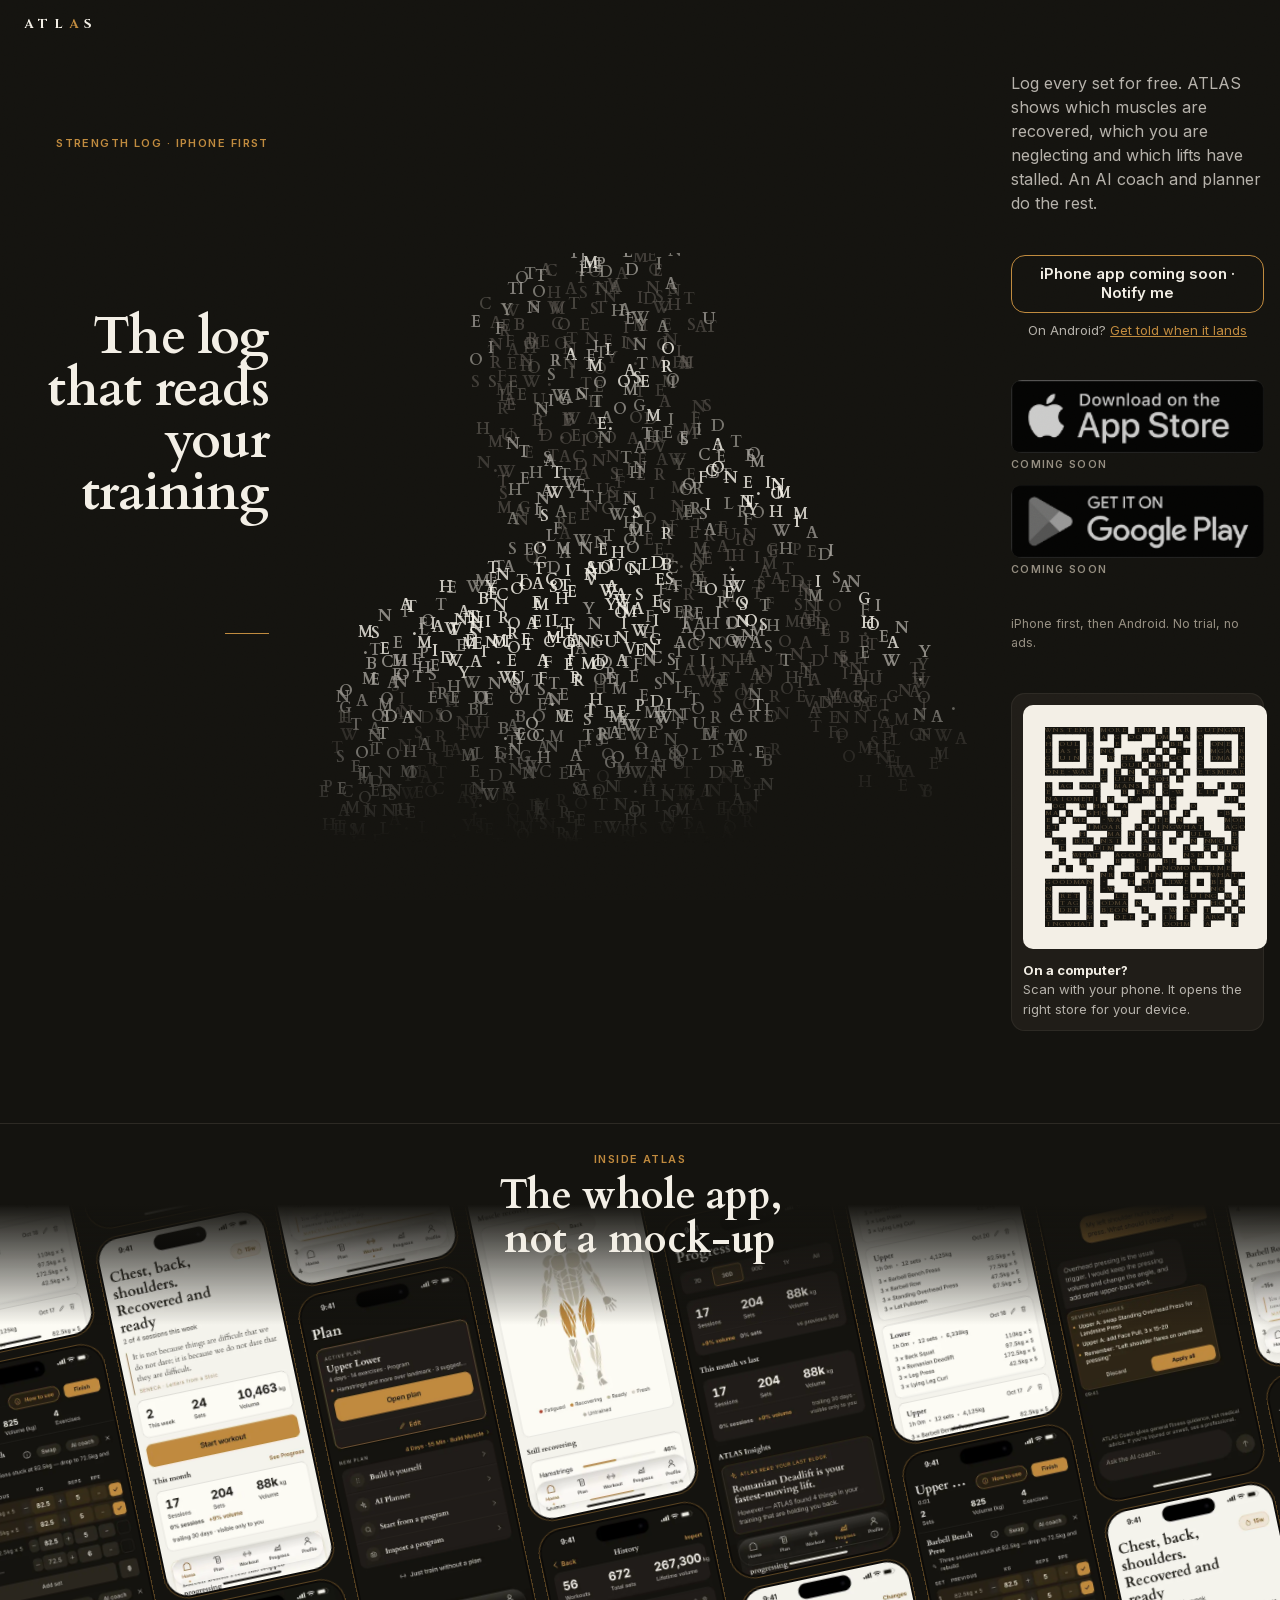
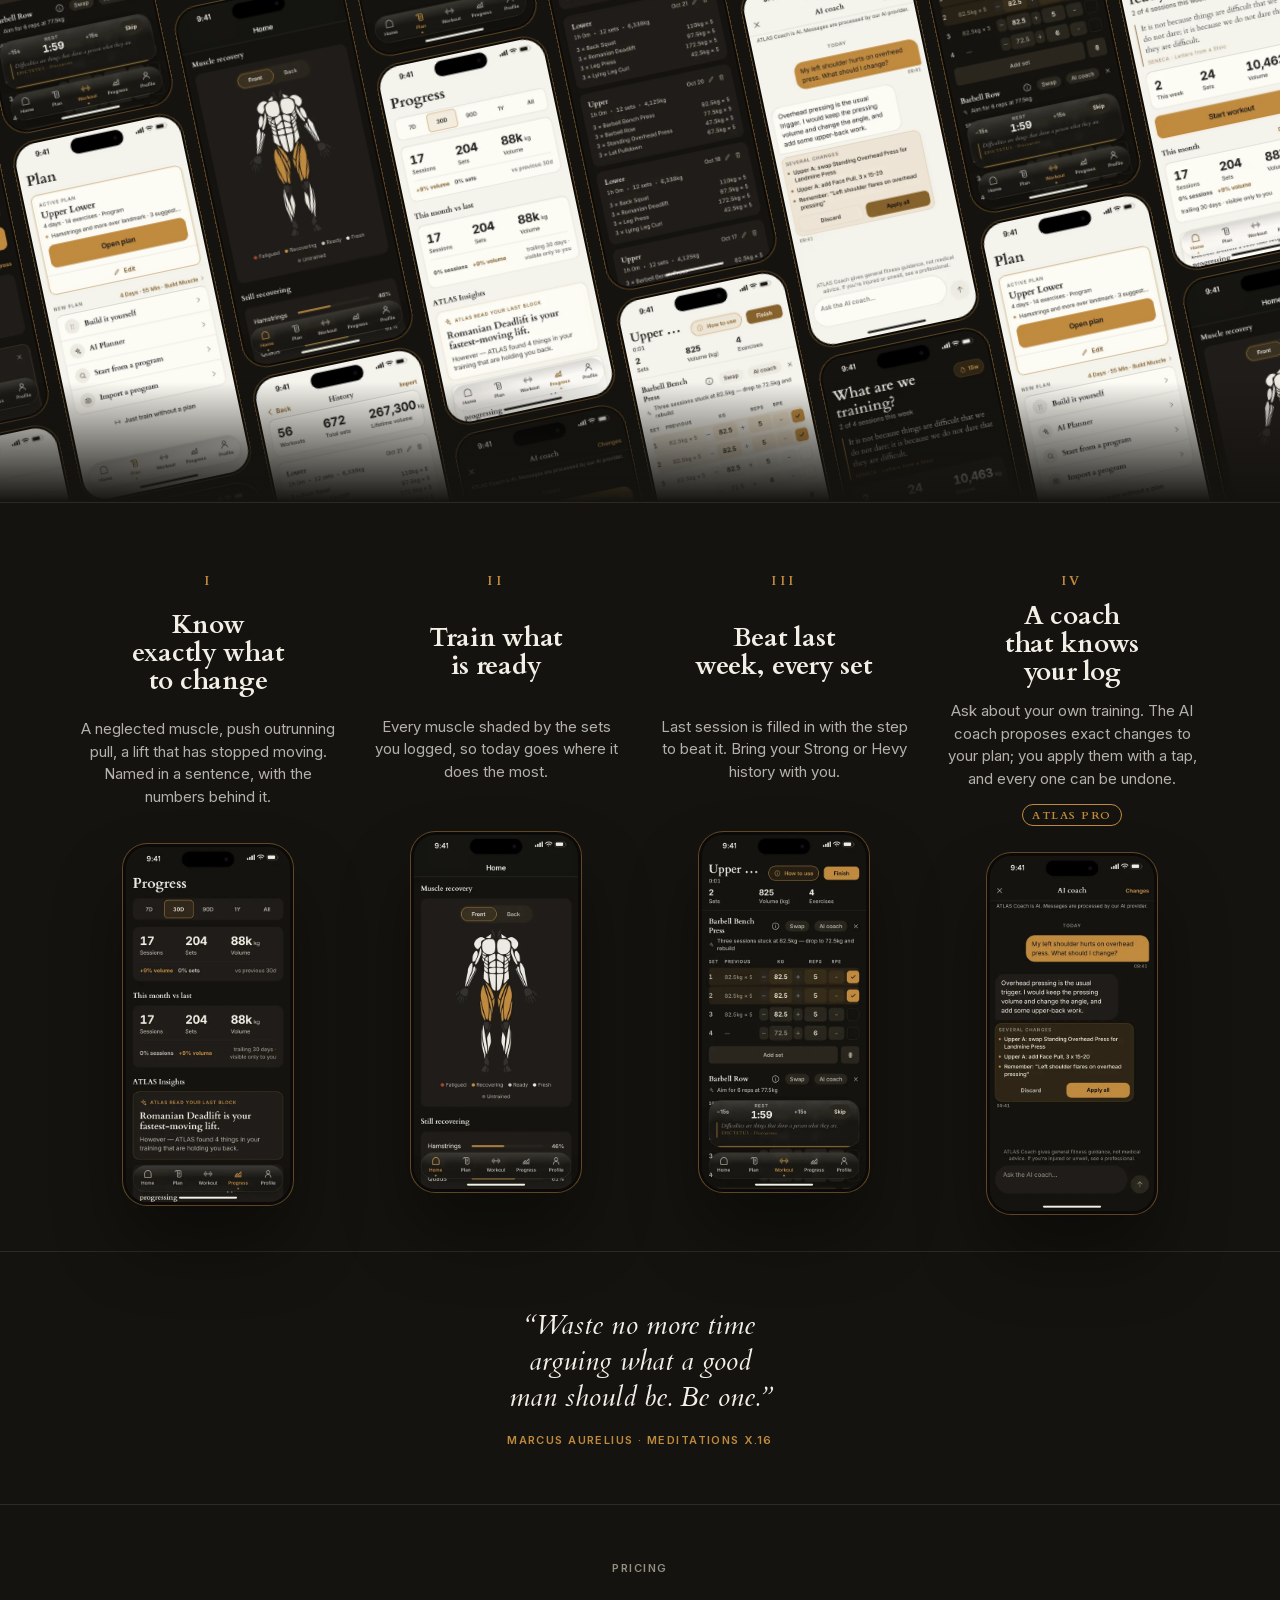
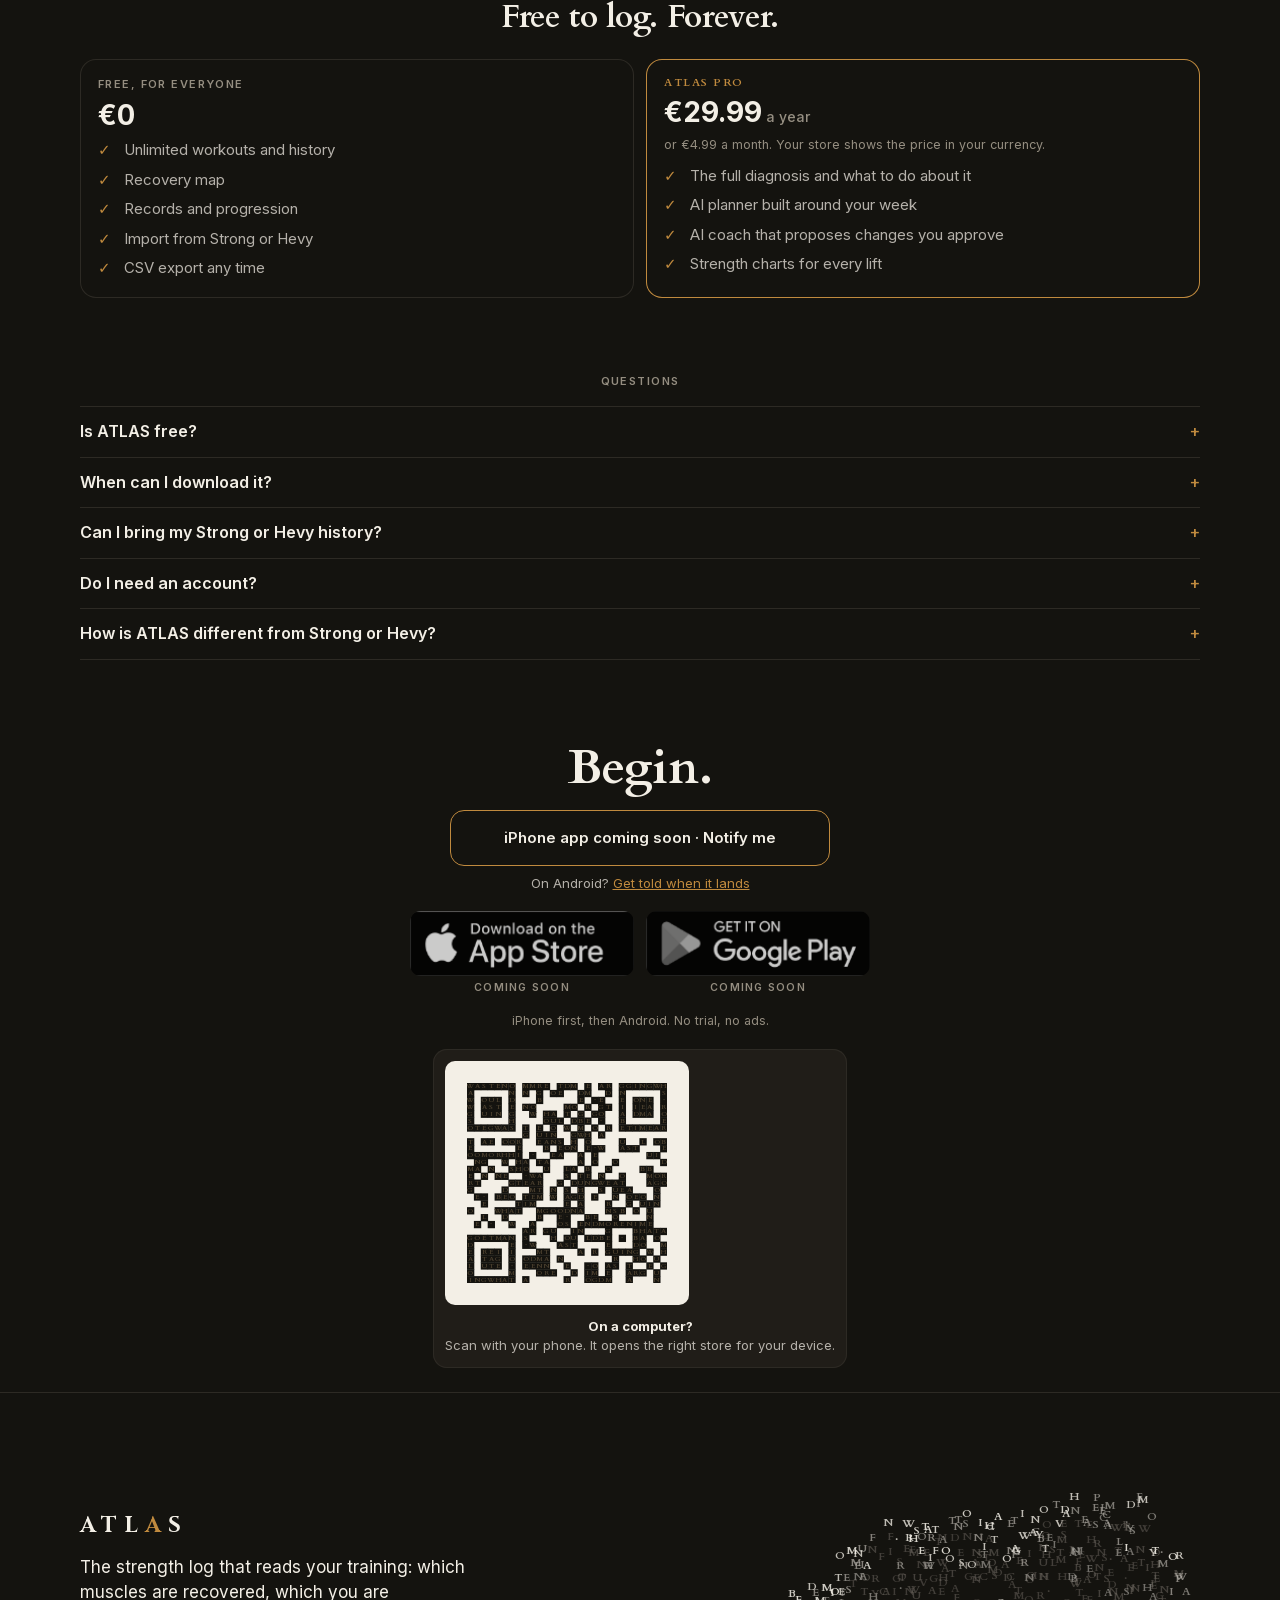
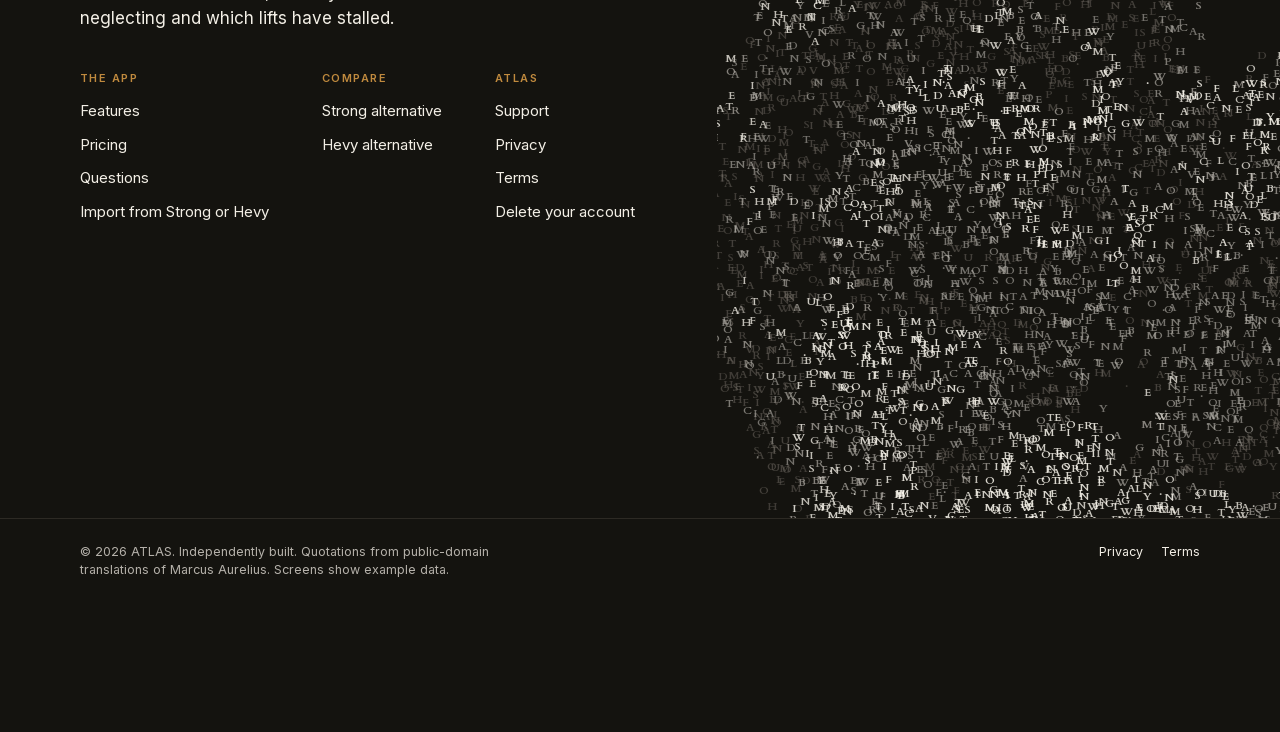
==== get/index.html @ 27ba9cdd "Redesigned site: ASCII David hero, phone wall, QR to /get, store switch, pricing, FAQ, Strong and He" ====
<!doctype html>
<html lang="en" data-t="obsidian">
<head>
<meta charset="utf-8">
<meta name="viewport" content="width=device-width,initial-scale=1,viewport-fit=cover">
<title>ATLAS</title>
<meta name="description" content="Opens ATLAS in your phone&#x27;s store.">
<meta name="theme-color" content="#14130F">
<meta name="color-scheme" content="dark">
<meta name="robots" content="noindex">
<link rel="icon" type="image/png" sizes="32x32" href="/favicon-32.png">
<link rel="apple-touch-icon" href="/apple-touch-icon.png">
<meta property="og:type" content="website">
<meta property="og:site_name" content="ATLAS">
<meta property="og:title" content="ATLAS">
<meta property="og:description" content="Opens ATLAS in your phone&#x27;s store.">
<meta property="og:url" content="https://atlasfitness.xyz/get/">
<meta property="og:image" content="https://atlasfitness.xyz/og.png">
<meta property="og:image:width" content="1200">
<meta property="og:image:height" content="630">
<meta name="twitter:card" content="summary_large_image">
<link rel="preload" href="/assets/fonts/Cardo-700-normal.woff2" as="font" type="font/woff2" crossorigin>
<link rel="preload" href="/assets/fonts/Inter-400-normal.woff2" as="font" type="font/woff2" crossorigin>
<link rel="stylesheet" href="/assets/site.css">
</head>
<body>
<main class="g" style="min-height:100vh;display:grid;place-content:center;gap:14px;text-align:center"><span class="wm" style="font-size:20px">ATL<b>A</b>S</span><p class="lede" style="margin-inline:auto" id="m">Opening the store&hellip;</p><p><a href="/" style="color:var(--goldtx)">atlasfitness.xyz</a></p></main>
<script src="/assets/stores.js"></script>
<script>(function(){var S=window.STORES||{},ua=navigator.userAgent||'',and=/Android/i.test(ua),ios=/iPhone|iPad|iPod/i.test(ua)||(/Macintosh/i.test(ua)&&navigator.maxTouchPoints>1);
function L(k){return S[k]&&S[k].live&&S[k].url}
var to=ios&&L('ios')?S.ios.url:and&&L('android')?S.android.url:ios?'/?notify=ios':and?'/?notify=android':L('ios')&&!and?S.ios.url:'/';
location.replace(to)})();</script>
</body>
</html>
---- assets/site.css ----
@font-face{font-family:'Cardo';font-style:italic;font-weight:400;font-display:swap;src:url(/assets/fonts/Cardo-400-italic.woff2) format('woff2')}
@font-face{font-family:'Cardo';font-style:normal;font-weight:400;font-display:swap;src:url(/assets/fonts/Cardo-400-normal.woff2) format('woff2')}
@font-face{font-family:'Cardo';font-style:normal;font-weight:700;font-display:swap;src:url(/assets/fonts/Cardo-700-normal.woff2) format('woff2')}
@font-face{font-family:'Cinzel';font-style:normal;font-weight:700;font-display:swap;src:url(/assets/fonts/Cinzel-700-normal.woff2) format('woff2')}
@font-face{font-family:'Inter';font-style:normal;font-weight:400;font-display:swap;src:url(/assets/fonts/Inter-400-normal.woff2) format('woff2')}
@font-face{font-family:'Inter';font-style:normal;font-weight:500;font-display:swap;src:url(/assets/fonts/Inter-500-normal.woff2) format('woff2')}
@font-face{font-family:'Inter';font-style:normal;font-weight:600;font-display:swap;src:url(/assets/fonts/Inter-600-normal.woff2) format('woff2')}
@font-face{font-family:'Inter';font-style:normal;font-weight:700;font-display:swap;src:url(/assets/fonts/Inter-700-normal.woff2) format('woff2')}

:root{--gold:#C08A3E;--on:#14130F;--serif:'Cardo',Georgia,serif;--sans:'Inter',system-ui,-apple-system,'Segoe UI',sans-serif;--mark:'Cinzel','Trajan Pro',Georgia,serif;--mono:ui-monospace,'SF Mono',Menlo,Consolas,monospace}
html[data-t=obsidian]{--bg:#14130F;--card:#201D18;--card2:#29261F;--line:#2D2A24;--ink:#F3EFE6;--ink2:#B5B1AA;--ink3:#958E81;--goldtx:#C08A3E;--alert:#CB7864;--glass:rgba(20,19,15,.86);--fresh:#EDEAE3;color-scheme:dark}
html[data-t=marble]{--bg:#F4F2EC;--card:#FCFAF5;--card2:#EDEAE2;--line:#DCD7CC;--ink:#1E1C19;--ink2:#48443E;--ink3:#6E6962;--goldtx:#87612C;--alert:#B3452A;--glass:rgba(244,242,236,.88);--fresh:#D8D0BC;color-scheme:light}
*{box-sizing:border-box}
html{-webkit-text-size-adjust:100%;scroll-behavior:smooth}
body{margin:0;background:var(--bg);color:var(--ink);font:400 15px/1.5 var(--sans);-webkit-font-smoothing:antialiased;overflow-x:hidden}
h1,h2,h3{font-family:var(--serif);font-weight:700;margin:0;text-wrap:balance;letter-spacing:-.01em}
p{margin:0}
a{color:inherit}
.g{padding-inline:max(16px,env(safe-area-inset-left,0px)) max(16px,env(safe-area-inset-right,0px))}
.in{max-width:1120px;margin:0 auto}
.wm{font:700 15px/1 var(--mark);letter-spacing:.32em}
.wm b{color:var(--gold);font-weight:700}
.k{font:600 11px/1.3 var(--sans);letter-spacing:.13em;text-transform:uppercase;color:var(--ink3)}
.k.gold{color:var(--goldtx)}
.lede{font-size:17px;line-height:1.5;color:var(--ink2);max-width:40ch}
.num{font-variant-numeric:tabular-nums}
.badge{font:700 11px/1 var(--serif);letter-spacing:.14em;text-transform:uppercase;color:var(--goldtx)}
canvas.ascii{display:block;width:100%}
/* phone frame */
.ph{position:relative;aspect-ratio:390/844;border-radius:13%/6%;overflow:hidden;background:#14130F;box-shadow:0 0 0 3px #0B0A08,0 0 0 4px #5a5247;flex:none}
.ph img{display:block;width:100%;height:100%;object-fit:cover}
/* store buttons */
.stores{display:grid;grid-template-columns:1fr 1fr;gap:10px;max-width:420px}
.sb{display:flex;flex-direction:column;justify-content:center;gap:2px;min-height:58px;padding:9px 14px;border-radius:14px;text-decoration:none;text-align:left;border:1.5px solid var(--gold);background:transparent;color:var(--ink);font:inherit;cursor:pointer}
.sb small{font:600 10px/1.2 var(--sans);letter-spacing:.08em;white-space:nowrap;text-transform:uppercase;color:var(--goldtx)}
.sb span{font:600 15px/1.25 var(--sans)}
.sb.live{background:var(--gold);color:var(--on)}
.sb.live small{color:rgba(20,19,15,.72)}
.sb:active{transform:scale(.98)}
.fine{font-size:12.5px;color:var(--ink3)}
.smart{display:grid;gap:8px;max-width:420px}
.smart .sb{min-height:56px;align-items:center;text-align:center}
.smart .alt{font-size:13px;color:var(--ink2);text-align:center}
.smart .alt a{color:var(--goldtx)}
/* sticky dock */
.dock{position:fixed;left:0;right:0;bottom:0;z-index:20;padding:10px max(14px,env(safe-area-inset-right,0px)) calc(10px + env(safe-area-inset-bottom,0px)) max(14px,env(safe-area-inset-left,0px));background:var(--glass);-webkit-backdrop-filter:blur(14px);backdrop-filter:blur(14px);border-top:1px solid var(--line);transform:translateY(110%);transition:transform .26s cubic-bezier(.2,.8,.2,1)}
.dock.on{transform:none}
.dock .stores{margin:0 auto;max-width:520px}
.dock .sb{min-height:50px}
/* notify sheet */
.scrim{position:fixed;inset:0;z-index:40;background:rgba(0,0,0,.5);opacity:0;pointer-events:none;transition:opacity .2s}
.sheet{position:fixed;left:0;right:0;bottom:0;z-index:41;background:var(--card);border-radius:22px 22px 0 0;padding:10px max(18px,env(safe-area-inset-right,0px)) calc(22px + env(safe-area-inset-bottom,0px)) max(18px,env(safe-area-inset-left,0px));transform:translateY(105%);transition:transform .3s cubic-bezier(.2,.8,.2,1);display:grid;gap:12px;max-width:560px;margin:0 auto}
.sheet{visibility:hidden;transition:transform .3s cubic-bezier(.2,.8,.2,1),visibility 0s .3s}
.open .scrim{opacity:1;pointer-events:auto}.open .sheet{transform:none;visibility:visible;transition:transform .3s cubic-bezier(.2,.8,.2,1)}
.grab{width:36px;height:5px;border-radius:3px;background:var(--line);justify-self:center}
.sheet h3{font-size:22px}
.sheet input[type=email]{font:500 17px var(--sans);color:var(--ink);background:var(--card2);border:1px solid var(--line);border-radius:12px;padding:14px;width:100%}
.chips{display:flex;gap:8px;flex-wrap:wrap}
.chip{font:600 13px var(--sans);padding:8px 14px;border-radius:999px;border:1.5px solid var(--line);background:none;color:var(--ink2);cursor:pointer}
.chip[aria-pressed=true]{border-color:var(--gold);color:var(--ink)}
.go{font:600 17px var(--sans);min-height:54px;border-radius:14px;border:0;background:var(--gold);color:var(--on);cursor:pointer}
.sheet .done{color:var(--goldtx);font-weight:600}
/* faq + pricing */
.faq details{border-top:1px solid var(--line);padding:14px 0}
.faq details:last-child{border-bottom:1px solid var(--line)}
.faq summary{font:600 16px/1.35 var(--sans);cursor:pointer;list-style:none;display:flex;justify-content:space-between;gap:12px}
.faq summary::-webkit-details-marker{display:none}
.faq summary::after{content:'+';color:var(--goldtx);font-weight:500}
.faq details[open] summary::after{content:'−'}
.faq p{color:var(--ink2);margin-top:8px;max-width:62ch}
.tiers{display:grid;gap:12px}
.tier{border-radius:16px;padding:18px;background:var(--card);box-shadow:inset 0 0 0 1px var(--line);display:grid;gap:10px;align-content:start}
.tier.pro{box-shadow:inset 0 0 0 1.5px var(--gold)}
.tier ul{margin:0;padding:0;list-style:none;display:grid;gap:7px;color:var(--ink2)}
.tier li{display:grid;grid-template-columns:18px 1fr;gap:8px}
.tier li::before{content:'✓';color:var(--goldtx);font-weight:700}
.tier .price{font:700 28px/1 var(--sans);font-variant-numeric:tabular-nums}
.tier .price small{font-size:14px;font-weight:500;color:var(--ink3)}
footer{border-top:1px solid var(--line);padding-block:26px 120px;font-size:13px;color:var(--ink3)}
footer .row{display:flex;flex-wrap:wrap;gap:8px 18px;align-items:center;justify-content:space-between}
footer nav{display:flex;gap:16px;flex-wrap:wrap}
footer a{text-decoration:none;color:var(--ink2)}
.qr{display:none;align-items:center;gap:14px;padding:12px;border-radius:14px;background:var(--card);box-shadow:inset 0 0 0 1px var(--line);max-width:330px}
.qr svg{width:84px;height:84px;background:#F3EFE6;padding:6px;border-radius:8px;flex:none}
.qr canvas{display:block;width:116px;background:#F3EFE6;padding:16px;border-radius:10px;flex:none;box-sizing:content-box}
.qr p{font-size:13px;color:var(--ink2)}
@media (min-width:900px){.qr{display:flex}.dock{display:none}}
@media (prefers-reduced-motion:reduce){*{transition:none!important;animation:none!important;scroll-behavior:auto!important}}

body::after{content:'';position:fixed;inset:0;pointer-events:none;z-index:50;opacity:.05;mix-blend-mode:overlay;
  background:url("data:image/svg+xml,%3Csvg xmlns='http://www.w3.org/2000/svg' width='160' height='160'%3E%3Cfilter id='n'%3E%3CfeTurbulence type='fractalNoise' baseFrequency='.9' numOctaves='2' stitchTiles='stitch'/%3E%3C/filter%3E%3Crect width='100%25' height='100%25' filter='url(%23n)'/%3E%3C/svg%3E")}
.hero{position:relative;padding-top:calc(18px + env(safe-area-inset-top,0px));padding-bottom:36px}
.top{display:flex;justify-content:center}
.top .wm{font-size:13px;letter-spacing:.46em;margin-right:-.46em}
.statue{display:block;width:min(calc(100% + 24px),480px);margin:24px auto 0;position:relative;left:50%;transform:translateX(-50%);-webkit-mask-image:linear-gradient(#000 70%,transparent 99%);mask-image:linear-gradient(#000 70%,transparent 99%)}
.copy{position:relative;margin-top:-24px;display:grid;gap:16px;justify-items:center;text-align:center}
.rule{width:44px;height:1px;background:var(--gold)}
.copy h1{font-size:42px;line-height:1.02;letter-spacing:-.015em;max-width:11ch}
.copy .lede{font-size:16px;text-align:center;max-width:34ch}
.copy .smart{width:100%;max-width:380px}
.smart .sb{min-height:56px;border-radius:14px}
.band{position:relative;overflow:hidden;height:min(118vh,980px);margin-top:24px;border-block:1px solid var(--line)}
.band .hd{position:absolute;z-index:2;left:0;right:0;top:0;padding:28px 16px 64px;text-align:center;display:grid;gap:8px;justify-items:center;background:linear-gradient(var(--bg) 40%,transparent)}
.band .hd h2{font-size:30px;line-height:1.08;max-width:15ch}
.band::after{content:'';position:absolute;left:0;right:0;bottom:0;height:120px;background:linear-gradient(transparent,var(--bg));z-index:1;pointer-events:none}
.tiles{position:absolute;left:50%;top:50%;display:grid;grid-template-columns:repeat(11,132px);gap:14px;transform:translate(-50%,-50%) rotate(-12deg)}
.tiles .col{display:grid;gap:14px;will-change:transform}
.tiles .ph{box-shadow:0 0 0 2px #0B0A08,0 0 0 3px rgba(192,138,62,.4)}
.read{display:grid;gap:72px;padding-block:72px 40px}
.rd{display:grid;gap:14px;justify-items:center;text-align:center}
.rd .nm{font:700 13px/1 var(--serif);letter-spacing:.3em;color:var(--goldtx)}
.rd h2{font-size:32px;line-height:1.08;max-width:14ch}
.rd p{color:var(--ink2);max-width:36ch}
.rd .pro{font:700 11px/1 var(--serif);letter-spacing:.14em;color:var(--goldtx);border:1px solid var(--gold);border-radius:999px;padding:5px 9px 4px}
.rd .ph{width:min(64%,250px);margin-top:16px;box-shadow:0 0 0 3px #0B0A08,0 0 0 4px rgba(192,138,62,.45),0 40px 70px rgba(0,0,0,.4)}
.qt{padding-block:56px;display:grid;gap:18px;justify-items:center;text-align:center;border-block:1px solid var(--line)}
.qt q{font:italic 400 28px/1.28 var(--serif);max-width:19ch;quotes:'\201C' '\201D'}
.sec{padding-block:56px 20px;display:grid;gap:18px}
.sec>h2{font-size:32px;text-align:center}
.sec>.k{text-align:center}
.tier{background:transparent;box-shadow:inset 0 0 0 1px var(--line)}
.tier.pro{box-shadow:inset 0 0 0 1px var(--gold)}
.end{padding-block:64px 24px;display:grid;gap:18px;justify-items:center;text-align:center}
.end h2{font-size:48px;line-height:1}
.end .smart{width:100%;max-width:380px}
.pill{position:fixed;left:50%;bottom:calc(14px + env(safe-area-inset-bottom,0px));transform:translate(-50%,150%);z-index:20;width:min(calc(100% - 28px),420px);transition:transform .32s cubic-bezier(.2,.8,.2,1)}
.pill.on{transform:translate(-50%,0)}
.pill .smart{background:var(--glass);-webkit-backdrop-filter:blur(16px);backdrop-filter:blur(16px);border-radius:20px;padding:8px;box-shadow:inset 0 0 0 1px var(--line),0 18px 40px rgba(0,0,0,.35)}
.pill .smart .alt{font-size:12px;padding-bottom:2px}
@media (prefers-reduced-motion:reduce){.pill{transition:none}}
@media (min-width:900px){
  .hero .in{display:grid;grid-template-columns:1fr 1fr;align-items:center;gap:40px;min-height:640px}
  .statue{order:2;width:min(100%,540px);margin:24px auto 0;left:0;transform:none}
  .copy{margin:0;justify-items:start;text-align:left}
  .copy .lede{text-align:left}
  .copy h1{font-size:68px}
  .tiles{grid-template-columns:repeat(11,168px);gap:18px}
  .band .hd h2{font-size:40px}
  .read{grid-template-columns:repeat(4,1fr);gap:32px}
  .rd h2{font-size:26px}
  .tiers{grid-template-columns:1fr 1fr}
  .pill{display:none}
}
/* inscribed: the name cut under the statue like a plinth, letter numerals and rules between sections */
.plinth{width:min(100%,520px);margin:-6px auto 0}
.ins .copy{margin-top:20px}
.rl{width:min(100%,560px);margin:0 auto}
.rd .nmx{width:76px}
.rd .nmx.w2{width:104px}.rd .nmx.w3{width:132px}
.endw{width:min(88%,420px)}
.sr{position:absolute;width:1px;height:1px;overflow:hidden;clip:rect(0 0 0 0)}
/* curtain: the statue stays pinned while the page rises over it */
.cur{position:relative}
.stage{position:sticky;top:0;height:100svh;overflow:hidden;padding-top:calc(18px + env(safe-area-inset-top,0px))}
.stage .statue{margin-top:20px}
.over{position:relative;z-index:3;margin-top:-52svh;padding-top:84px;background:linear-gradient(transparent,var(--bg) 84px)}
.over .copy{margin-top:0}
/* exhibits: the museum label under the statue; features drawn in characters */
.label{display:grid;gap:3px;justify-items:center;margin-top:6px;text-align:center}
.label b{font:700 12px/1.2 var(--serif);letter-spacing:.22em;text-transform:uppercase;color:var(--ink2)}
.label span{font-size:11.5px;color:var(--ink3)}
.ex .copy{margin-top:22px}
.exh{width:100%;max-width:440px;margin-top:10px}
.exh.body{max-width:300px}
pre.log{font:500 12.5px/1.75 var(--mono);color:var(--ink2);text-align:left;margin:12px 0 0;padding:16px 16px 14px;width:100%;max-width:400px;box-sizing:border-box;border-radius:14px;box-shadow:inset 0 0 0 1px var(--line);white-space:pre;overflow:hidden;font-variant-numeric:tabular-nums}
pre.log b{color:var(--ink);font-weight:600}pre.log i{font-style:normal;color:var(--goldtx)}pre.log u{text-decoration:none;color:var(--ink3)}
@media (min-width:900px){
  .cur{display:grid;grid-template-columns:1fr 1fr;gap:0 40px;max-width:1240px;margin:0 auto}
  .stage{height:100vh;display:grid;align-content:center;padding:0 0 0 24px}
  .stage .top{position:absolute;top:24px;left:24px}
  .stage .statue{width:min(100%,600px);margin:0 auto;left:0;transform:none}
  .over{margin-top:0;padding:18vh 24px 8vh 0;background:none}
  .over .copy{justify-items:start;text-align:left}.over .copy .lede{text-align:left}.over .copy h1{font-size:60px}
  .over .read{grid-template-columns:1fr;gap:96px;padding-top:120px}
  .over .rd{justify-items:start;text-align:left}
  .ins .read,.ex .read{grid-template-columns:repeat(2,1fr);gap:64px 40px}
  .ins .read .rl{grid-column:1/-1}
}
.badges{display:flex;gap:12px;justify-content:center;width:100%;max-width:460px}
.bd{display:block;line-height:0;flex:1 1 0;min-width:0}.bd img{width:100%;height:auto;display:block;border-radius:11px}
.bd.soon{cursor:default;position:relative}.bd.soon img{filter:grayscale(1);opacity:.78}
.bd.soon em{display:block;margin-top:7px;font:600 10.5px/1 var(--sans);letter-spacing:.12em;text-transform:uppercase;font-style:normal;color:var(--ink3);text-align:center}
.bd:not(.soon) img{box-shadow:0 0 0 1.5px var(--gold)}
.copy h1 .ha,.copy h1 .hb{display:inline}
/* desktop first screen: the whole viewport, David large in the middle, the words arranged around him */
@media (min-width:900px){
  .hero[class*=dh-]{min-height:100vh;display:flex;flex-direction:column;padding-bottom:28px}
  .hero[class*=dh-] .top{justify-content:flex-start;padding-left:8px}
  .hero[class*=dh-] .in{max-width:none;width:100%;flex:1;display:grid;column-gap:clamp(24px,3vw,56px);align-items:center;min-height:0}
  .hero[class*=dh-] .statue{grid-area:s;margin:0 auto;left:0;transform:none;align-self:center;order:0}
  .hero[class*=dh-] .copy{display:contents}
  .hero[class*=dh-] .copy>*{max-width:100%;min-width:0}
  .hero[class*=dh-] .k{grid-area:k}.hero[class*=dh-] h1{grid-area:h}.hero[class*=dh-] .rule{grid-area:r}.hero[class*=dh-] .lede{grid-area:l;margin:0}
  .hero[class*=dh-] .smart{grid-area:sm;width:100%;max-width:340px}
  .hero[class*=dh-] .badges{width:100%;max-width:340px;flex-direction:column;gap:14px}
  .hero[class*=dh-] .bd{flex:none;width:min(100%,270px)}
  .hero[class*=dh-] .bd.soon em{text-align:left}.hero[class*=dh-] .badges{grid-area:bd}.hero[class*=dh-] .fine{grid-area:fi;margin:0}.hero[class*=dh-] .qr{grid-area:qr}
  .hero[class*=dh-] .badges,.hero[class*=dh-] .lede{justify-content:flex-start;text-align:left}
  /* centre: headline left of him, everything to act on right of him */
  .dh-center .in{grid-template-columns:minmax(0,1fr) auto minmax(0,1fr);grid-template-rows:1fr auto auto auto auto auto 1fr;
    grid-template-areas:". s ." "k s l" "h s sm" "h s bd" "r s fi" ". s qr" ". s ."}
  .dh-center .statue{width:min(110vh,52vw)}
  .dh-center .k,.dh-center h1,.dh-center .rule{justify-self:end;text-align:right}
  .dh-center h1{font-size:clamp(40px,4vw,60px);max-width:7ch}
  .dh-center .lede,.dh-center .smart,.dh-center .badges,.dh-center .fine,.dh-center .qr{justify-self:start}
  /* stack: the headline across the top, David under it, the action below his chest */
  .dh-stack .in{grid-template-columns:1fr;grid-template-areas:"k" "h" "s" "l" "sm" "bd" "fi" "qr";justify-items:center;text-align:center;row-gap:14px}
  .dh-stack .copy>*{max-width:none}
  .dh-stack h1{font-size:clamp(44px,4.6vw,72px);max-width:none;white-space:nowrap}
  .dh-stack .statue{width:min(74vh,52vw);margin-top:0}
  .dh-stack .lede{max-width:52ch;text-align:center;position:relative}
  .dh-stack .badges{justify-content:center}
  /* split: the headline broken across him at eye level */
  .dh-split .in{grid-template-columns:minmax(0,1fr) auto minmax(0,1fr);grid-template-rows:1fr auto auto auto auto auto 1fr;
    grid-template-areas:". s ." "k s ." "ha s hb" "r s ." "l s sm" "fi s bd" ". s qr"}
  .dh-split h1{display:contents}
  .dh-split .ha{grid-area:ha;justify-self:end;text-align:right}.dh-split .hb{grid-area:hb;justify-self:start}
  .dh-split .ha,.dh-split .hb{display:block;font:700 clamp(40px,4.2vw,64px)/1.02 var(--serif);letter-spacing:-.015em;max-width:6ch}
  .dh-split .k,.dh-split .rule,.dh-split .lede,.dh-split .fine{justify-self:end;text-align:right}
  .dh-split .smart,.dh-split .badges,.dh-split .qr{justify-self:start}
  .dh-split .statue{width:min(110vh,52vw)}
  /* corners: David fills the height; the headline holds the top left, the action the bottom right */
  .dh-corners .in{grid-template-columns:minmax(0,1fr) auto minmax(0,1fr);grid-template-rows:auto auto auto 1fr auto auto auto;
    grid-template-areas:"k s qr" "h s qr" "r s ." ". s ." "l s sm" "l s bd" "l s fi";align-items:start}
  .dh-corners .statue{width:min(100vh,50vw);align-self:end}
  .dh-corners h1{font-size:clamp(40px,4vw,60px);max-width:7ch}
  .dh-corners .qr,.dh-corners .smart,.dh-corners .badges,.dh-corners .fine{justify-self:end}
  .dh-corners .lede{align-self:end}
}
/* footer: the figure sits on the divider, links beside it (desktop) or above it (phone) */
.fx{position:relative;overflow:hidden;background:var(--fbg);color:var(--fink);--fbg:var(--bg);--fink:var(--ink);--fart:#EDEAE3;--fline:var(--line);--fmut:var(--ink2);--fk:var(--goldtx)}
.fx[data-fc=gold]{--fart:#C08A3E}
.fx[data-fc=goldground]{--fbg:#C08A3E;--fink:#14130F;--fart:#14130F;--fline:rgba(20,19,15,.28);--fmut:rgba(20,19,15,.74);--fk:#14130F}
.fx[data-fc=marble]{--fbg:#F4F2EC;--fink:#1E1C19;--fart:#1E1C19;--fline:#DCD7CC;--fmut:#48443E;--fk:#87612C}
.fx-top{position:relative;display:flex;flex-direction:column;border-bottom:1px solid var(--fline)}
.fx-l{position:relative;z-index:2;padding-top:56px;padding-bottom:32px;display:grid;gap:18px;max-width:560px}
.fx-l .wm{font-size:22px;color:var(--fink)}.fx-l .wm b{color:var(--fk)}
.fx-l>p{font:400 17px/1.5 var(--sans);color:var(--fink);max-width:36ch;margin:0}
.fx-cols{display:grid;grid-template-columns:1fr 1fr;gap:26px 20px;margin-top:10px}
.fx-cols div{display:grid;gap:11px;align-content:start}
.fx-cols .k{color:var(--fk);margin-bottom:4px}
.fx-cols a{color:var(--fink);text-decoration:none;font-size:15px}
.fx-art{position:relative;height:420px;overflow:hidden}
.fx-art canvas{display:block;position:absolute;top:0;right:-14%;width:128%;color:var(--fart)}
.fx-bot{display:flex;flex-wrap:wrap;gap:10px 22px;justify-content:space-between;padding-top:20px;padding-bottom:110px;font-size:12.5px;color:var(--fmut)}
.fx-bot nav{display:flex;gap:18px}.fx-bot a{color:var(--fink);text-decoration:none}
.fx-bot p{margin:0;max-width:60ch}
@media (min-width:900px){
  .fx-top{display:block;min-height:700px}
  .fx-l{padding:96px 0 80px max(40px,calc((100vw - 1120px)/2));max-width:640px}
  .fx-cols{grid-template-columns:repeat(3,auto);gap:20px 48px;margin-top:22px}
  .fx-art{position:absolute;top:40px;bottom:0;right:0;width:min(44%,580px);height:auto}
  .fx-art canvas{right:-4%;width:104%}
  .fx-bot{padding:24px max(40px,calc((100vw - 1120px)/2)) 32px}
}
/* real-site additions */
.hp{position:absolute;left:-9999px;width:1px;height:1px;opacity:0}
.sheet .err{color:var(--alert);font-size:13px;min-height:0}
.sheet .err:empty{display:none}
.go:disabled{opacity:.6}
.skip{position:absolute;left:-9999px;top:8px;z-index:100;padding:10px 14px;background:var(--ink);color:var(--bg);border-radius:8px;font:600 14px var(--sans);text-decoration:none}
.skip:focus{left:8px}
a:focus-visible,button:focus-visible,summary:focus-visible,input:focus-visible{outline:2px solid var(--gold);outline-offset:3px;border-radius:4px}
.sub-top{padding-top:calc(18px + env(safe-area-inset-top,0px))}
.sub-bar{display:flex;justify-content:space-between;align-items:center}
.sub-bar .wm{font-size:13px;text-decoration:none;color:var(--ink)}
.sub-bar a.back{font:600 13px var(--sans);color:var(--ink2);text-decoration:none}
.doc{padding-block:40px 24px;display:grid;gap:16px;justify-items:start}
.doc h1{font-size:clamp(34px,6vw,58px);line-height:1.04;letter-spacing:-.015em;max-width:17ch}
.doc h2{font-size:clamp(22px,3vw,28px);margin-top:26px}
.doc p,.doc li{font:400 17px/1.6 var(--sans);color:var(--ink2);max-width:62ch}
.doc li b,.doc p b{color:var(--ink);font-weight:600}
.doc ul,.doc ol{margin:0;padding-left:22px;display:grid;gap:9px}
.doc a{color:var(--goldtx)}
.doc .lede{font-size:19px;max-width:46ch}
.doc .faq{width:100%;max-width:720px;margin-top:6px}
.doc .note{border-left:2px solid var(--gold);padding:2px 0 2px 16px}
.cta{padding-block:56px 72px;display:grid;gap:18px;justify-items:center;text-align:center}
.cta h2{font-size:clamp(30px,5vw,46px)}
.cta .smart{width:100%;max-width:380px}
/* a bigger code: about 7px per module so a phone camera reads it from a monitor */
@media (min-width:900px){.qr{flex-direction:column;align-items:flex-start;gap:12px;max-width:none}.qr canvas{width:200px;padding:22px}}
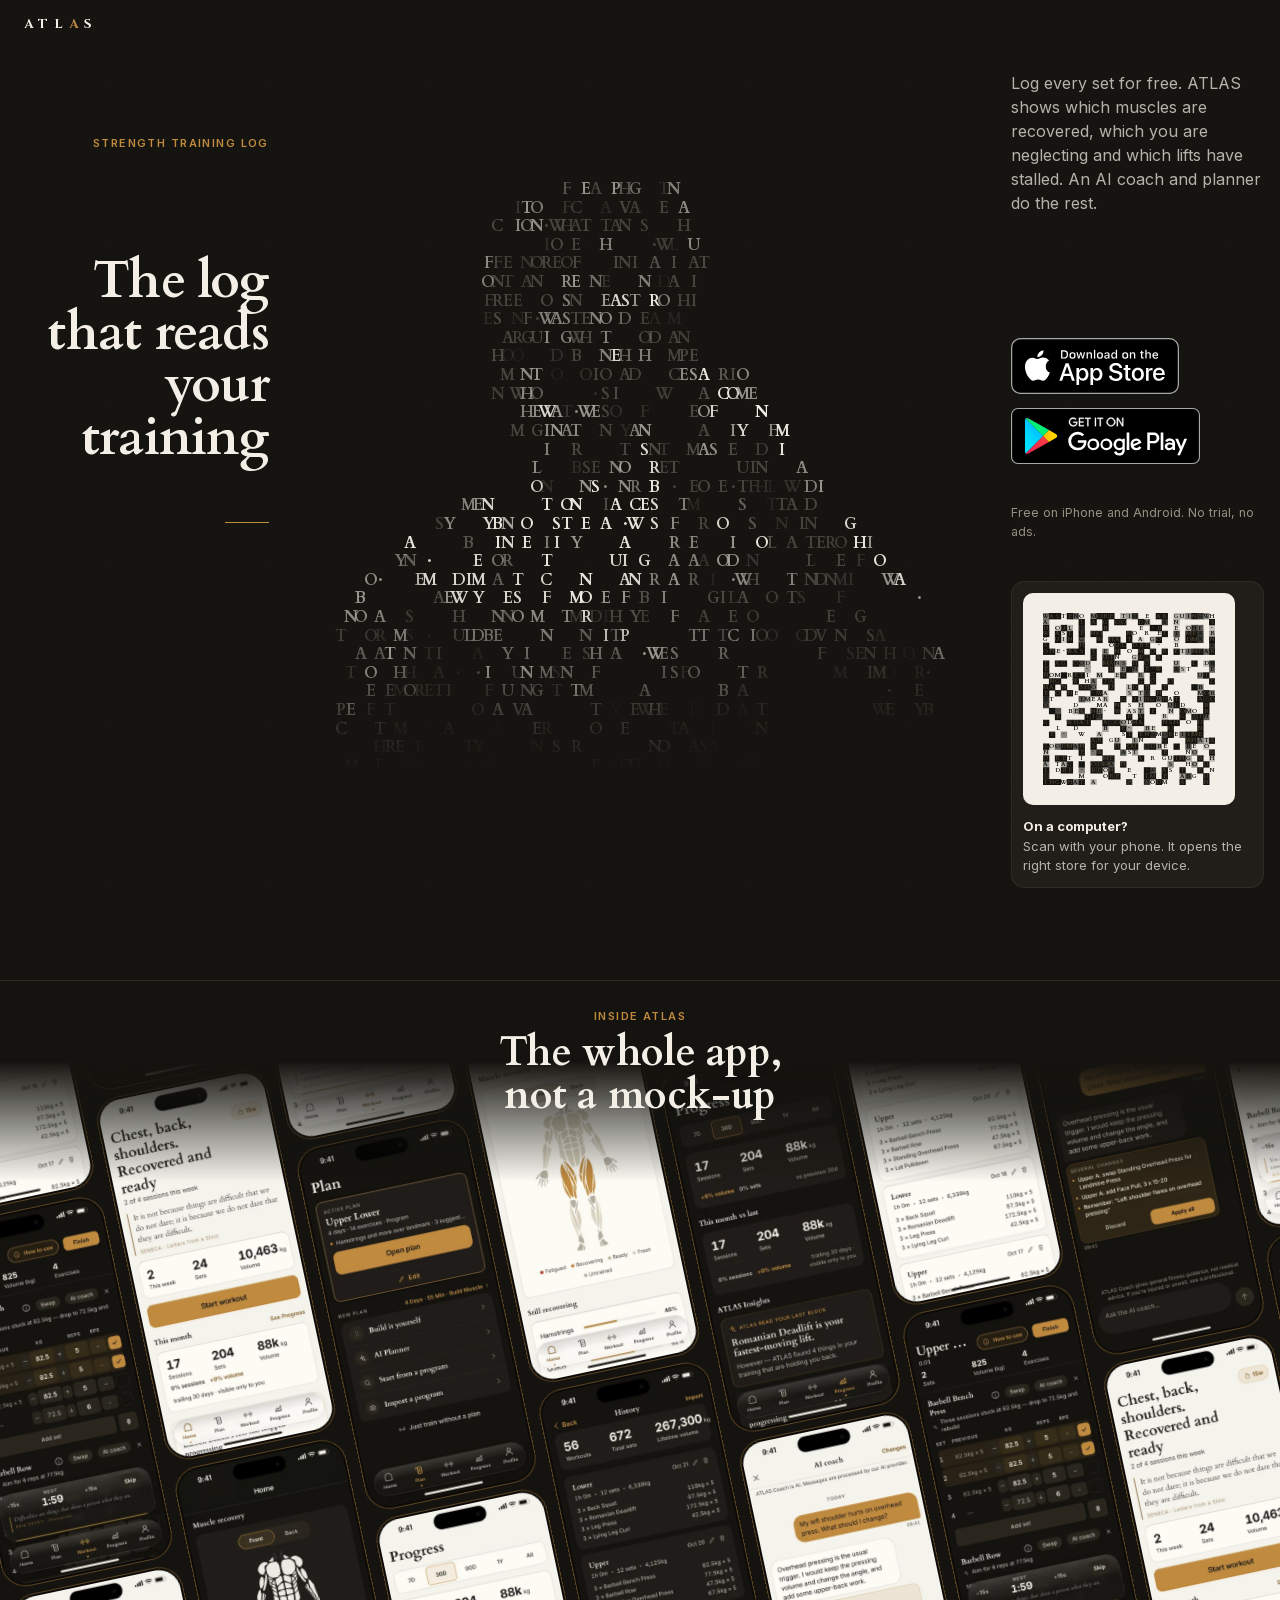
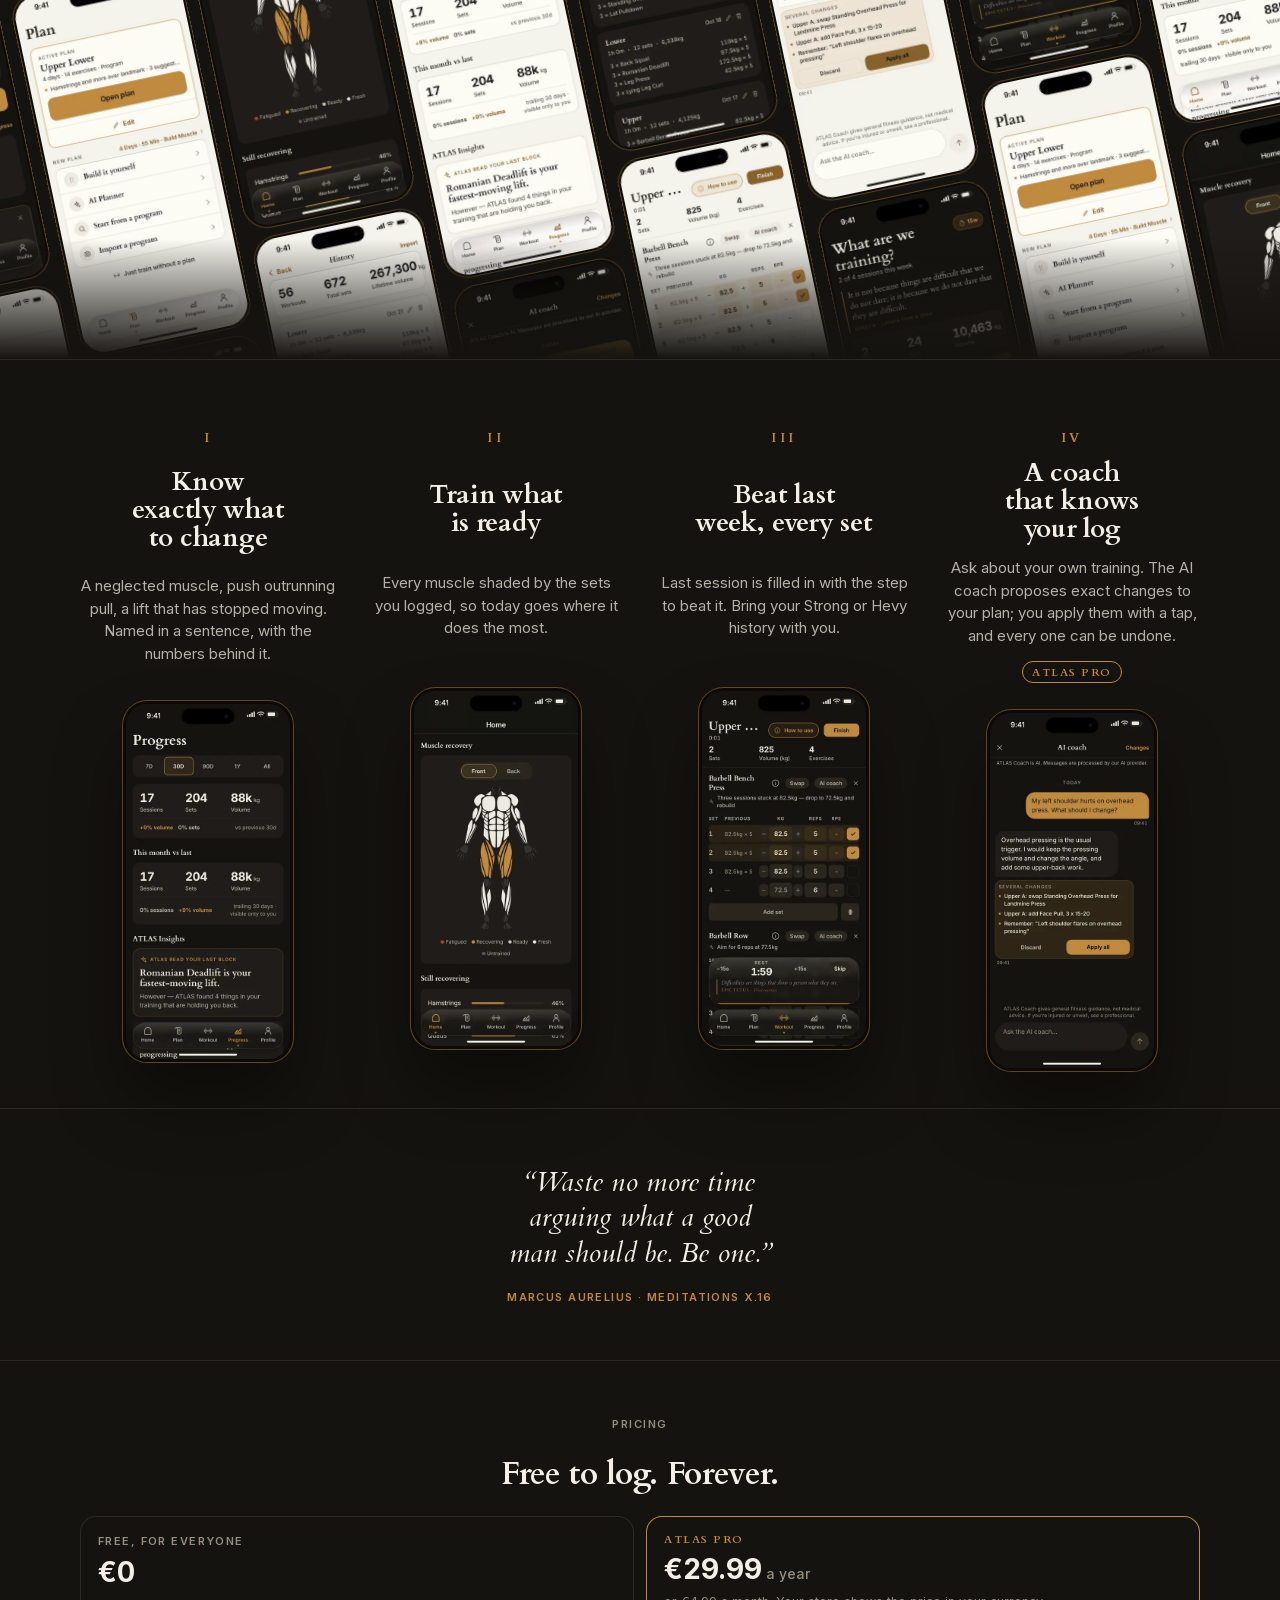
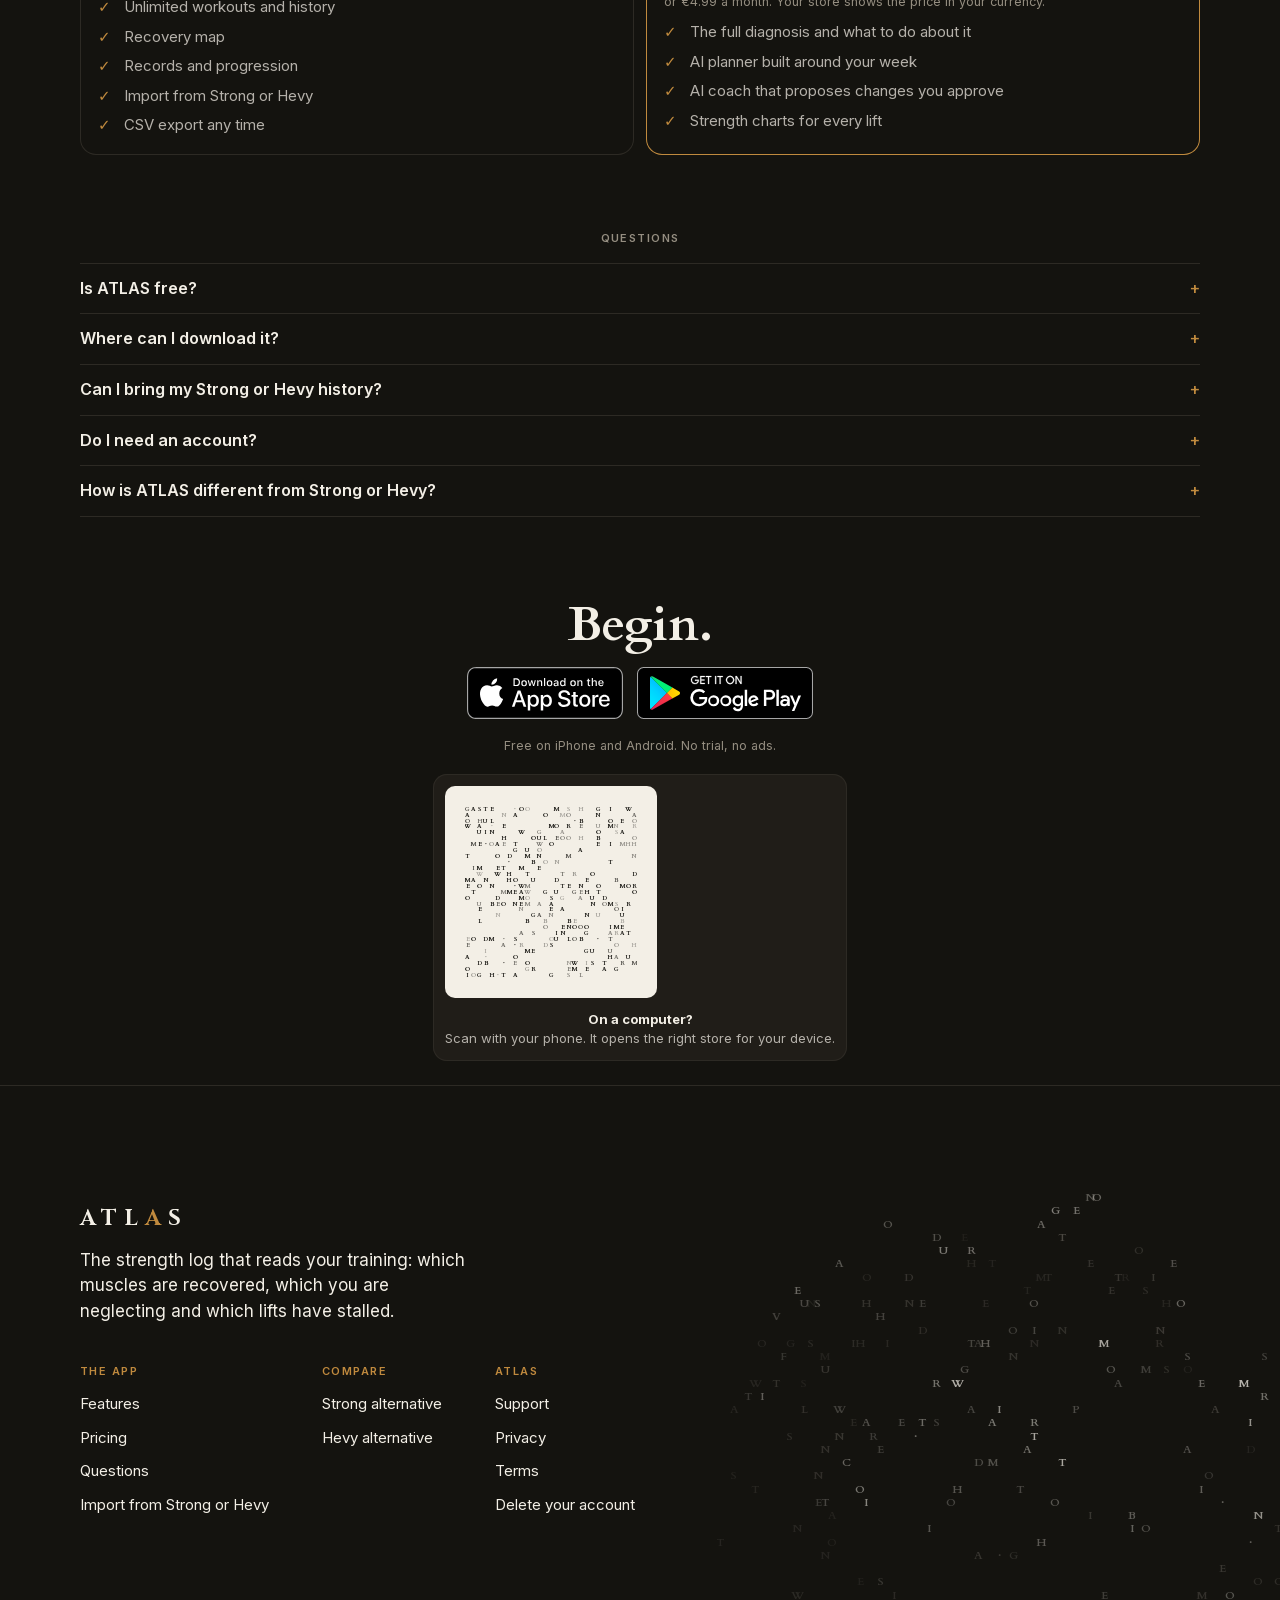
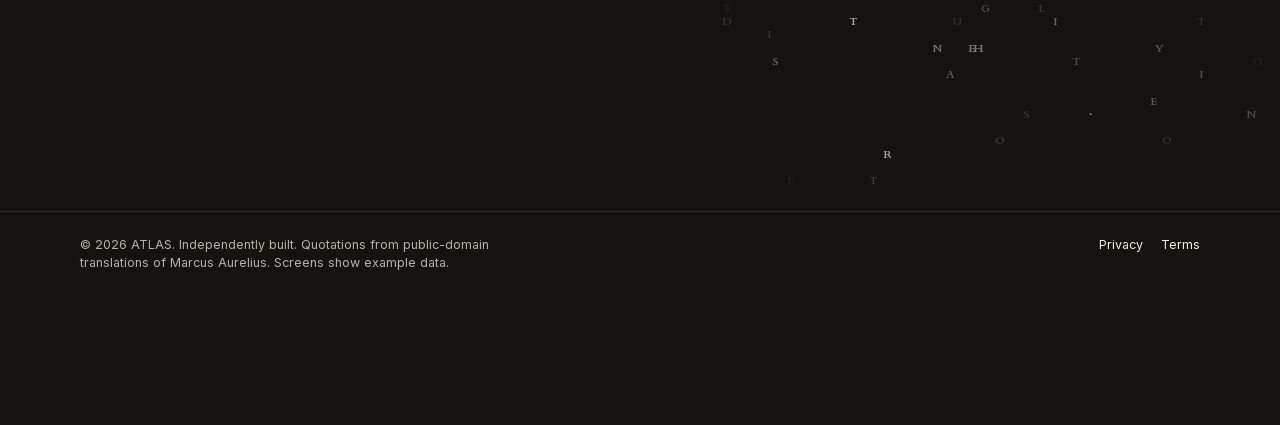
==== commit f8a37bbd: "Store badges link to the stores, waitlist removed, ASCII art fills in when it comes into view Co-Aut" ====
--- a/get/index.html
+++ b/get/index.html
@@ -24,11 +24,9 @@
 <link rel="stylesheet" href="/assets/site.css">
 </head>
 <body>
-<main class="g" style="min-height:100vh;display:grid;place-content:center;gap:14px;text-align:center"><span class="wm" style="font-size:20px">ATL<b>A</b>S</span><p class="lede" style="margin-inline:auto" id="m">Opening the store&hellip;</p><p><a href="/" style="color:var(--goldtx)">atlasfitness.xyz</a></p></main>
+<main class="g" style="min-height:100vh;display:grid;place-content:center;gap:14px;text-align:center"><span class="wm" style="font-size:20px">ATL<b>A</b>S</span><p class="lede" style="margin-inline:auto">Opening the store&hellip;</p><p><a href="/" style="color:var(--goldtx)">atlasfitness.xyz</a></p></main>
 <script src="/assets/stores.js"></script>
 <script>(function(){var S=window.STORES||{},ua=navigator.userAgent||'',and=/Android/i.test(ua),ios=/iPhone|iPad|iPod/i.test(ua)||(/Macintosh/i.test(ua)&&navigator.maxTouchPoints>1);
-function L(k){return S[k]&&S[k].live&&S[k].url}
-var to=ios&&L('ios')?S.ios.url:and&&L('android')?S.android.url:ios?'/?notify=ios':and?'/?notify=android':L('ios')&&!and?S.ios.url:'/';
-location.replace(to)})();</script>
+location.replace(and&&S.android.url?S.android.url:ios&&S.ios.url?S.ios.url:'/')})();</script>
 </body>
 </html>
--- a/assets/site.css
+++ b/assets/site.css
@@ -279,4 +279,11 @@
 .cta h2{font-size:clamp(30px,5vw,46px)}
 .cta .smart{width:100%;max-width:380px}
 /* a bigger code: about 7px per module so a phone camera reads it from a monitor */
-@media (min-width:900px){.qr{flex-direction:column;align-items:flex-start;gap:12px;max-width:none}.qr canvas{width:200px;padding:22px}}
+@media (min-width:900px){.qr{flex-direction:column;align-items:flex-start;gap:12px;max-width:none}.qr canvas{width:172px;padding:20px}}
+/* store badges: same height, no frame of our own (the official artwork carries its outline) */
+.badges{align-items:center;gap:14px}
+.bd{flex:none;height:52px;width:auto;display:block;line-height:0}
+.bd img{height:100%;width:auto;border-radius:0;box-shadow:none;display:block}
+.bd:not(.soon) img{box-shadow:none}
+.bd:focus-visible{border-radius:10px}
+@media (min-width:900px){.hero[class*=dh-] .badges{flex-direction:column;align-items:flex-start;gap:14px;max-width:none}.hero[class*=dh-] .bd{width:auto;height:56px}.dh-stack .badges{align-items:center}}
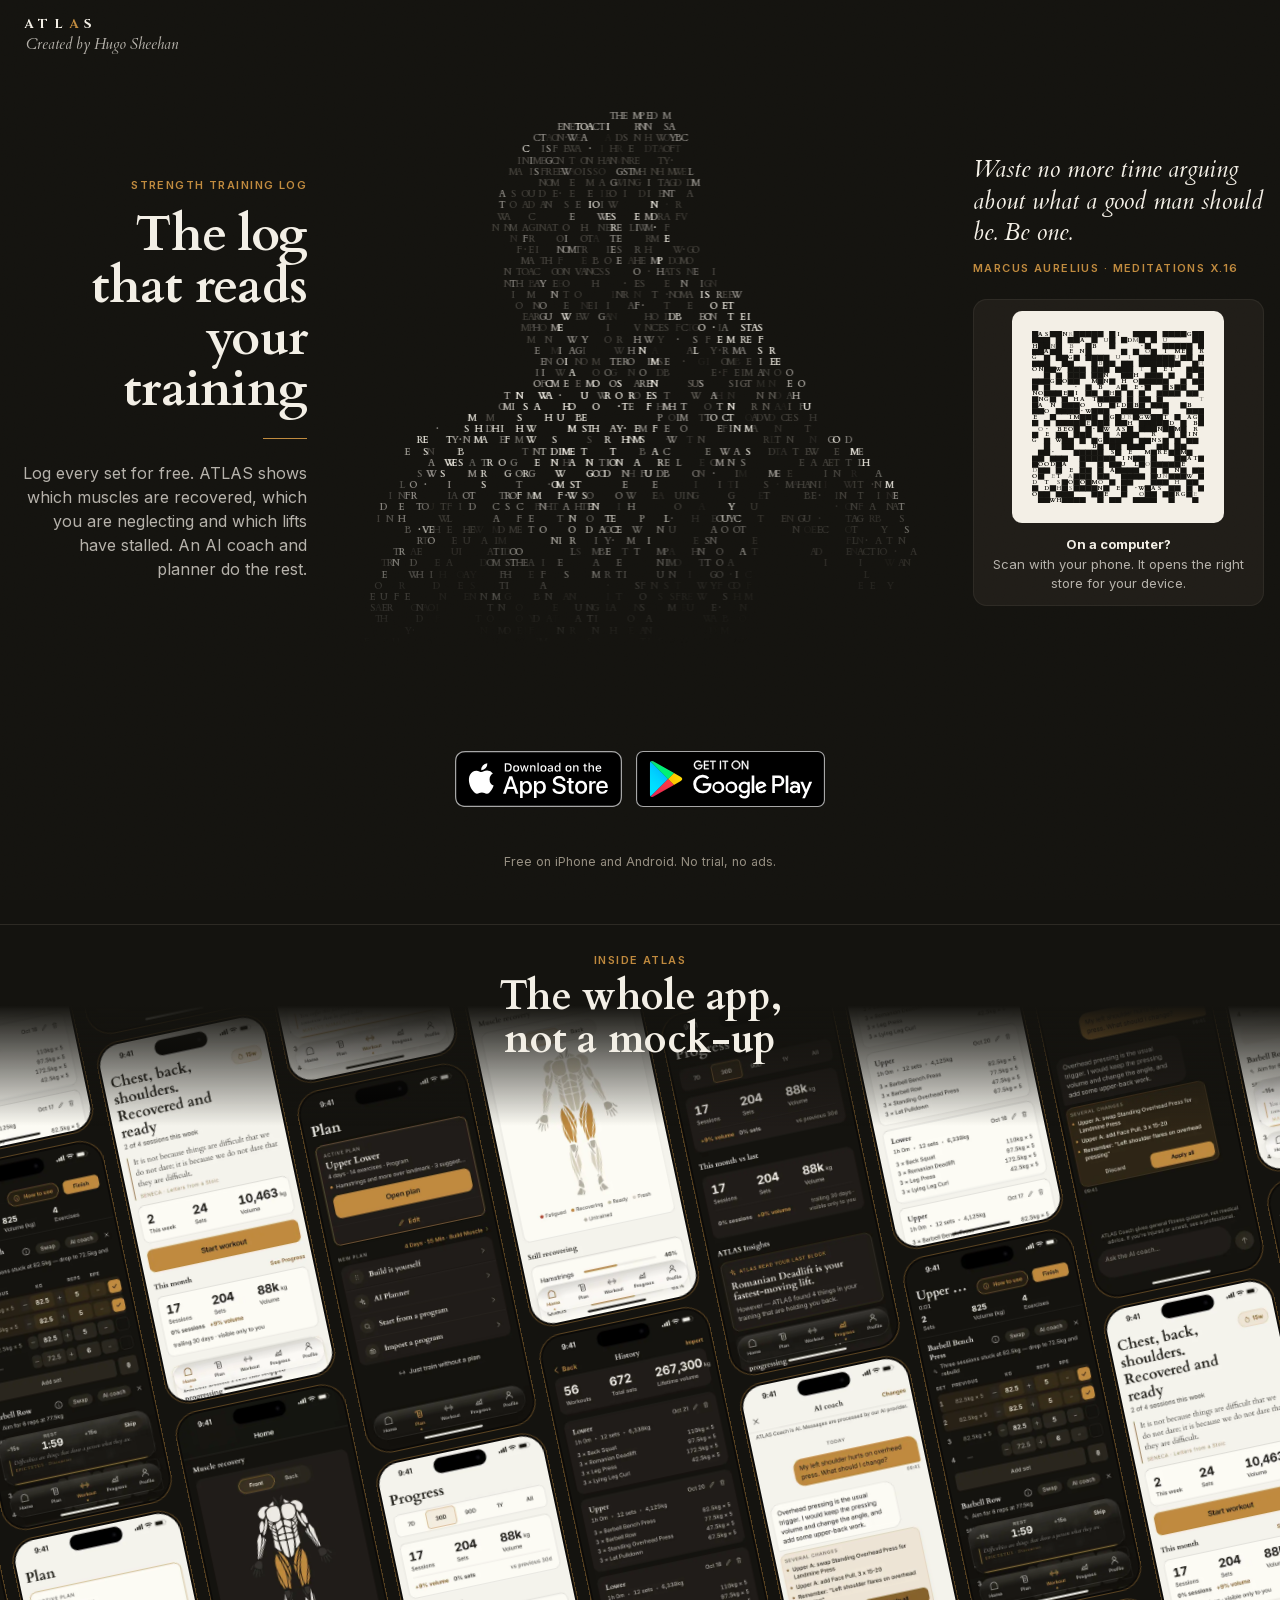
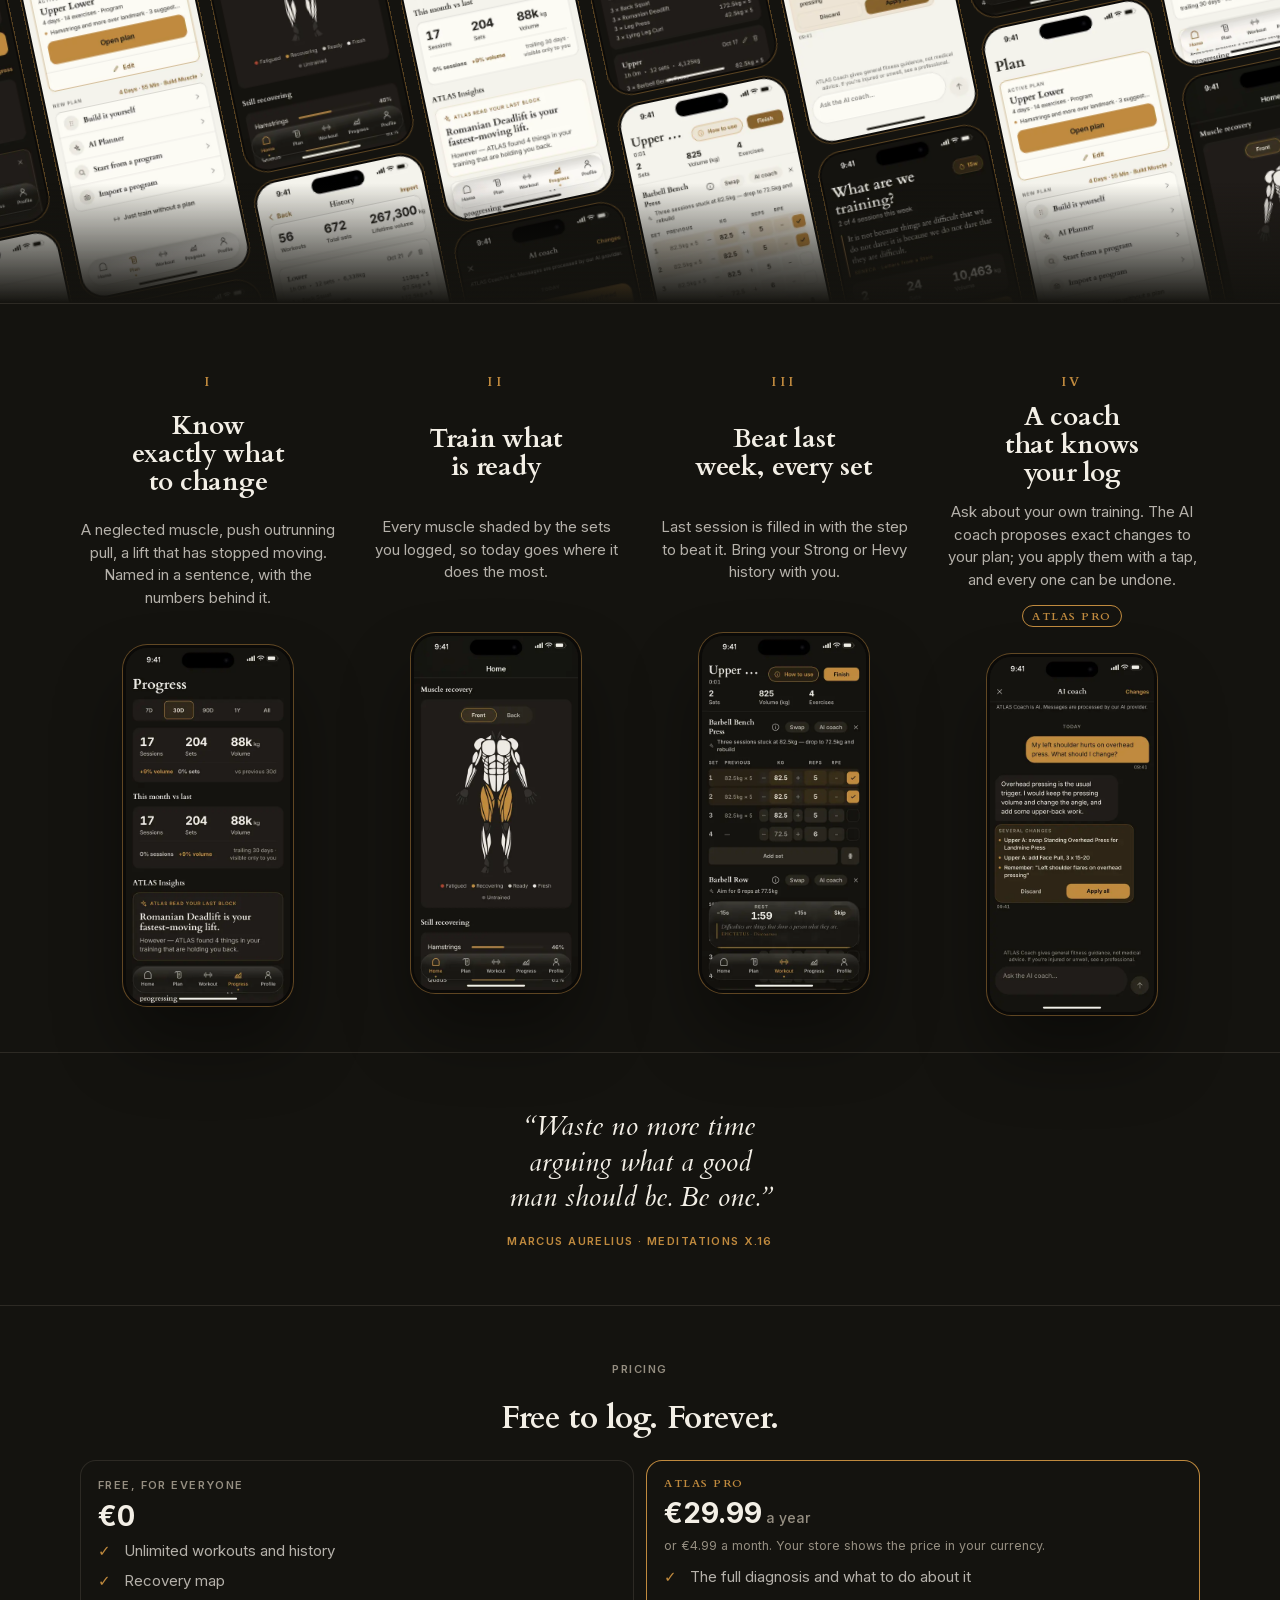
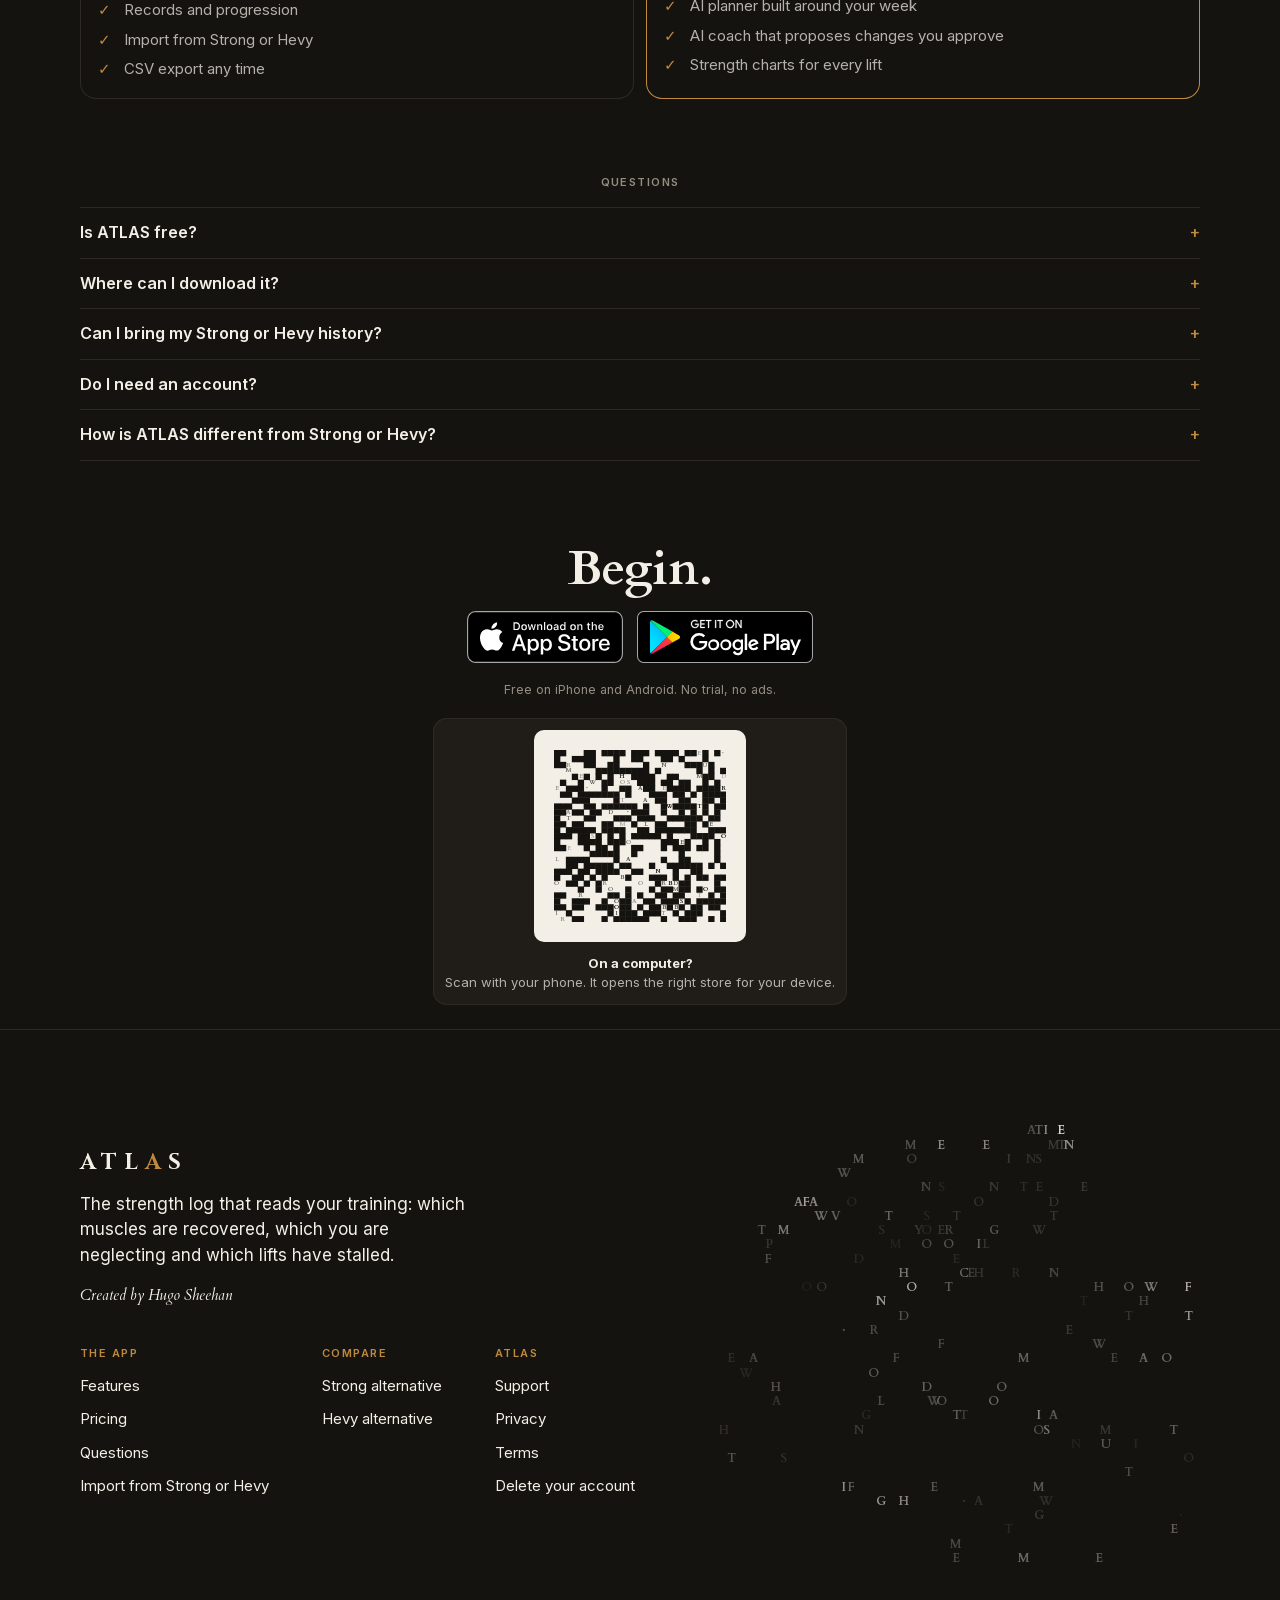
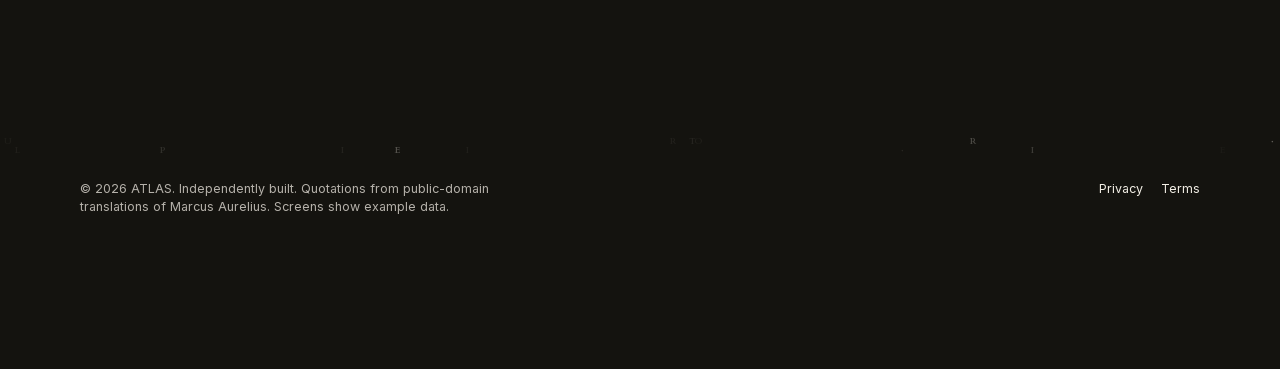
==== commit 6928052d: "Glitching ASCII statue and footer figure, centred desktop first screen with quote and QR, ragged foo" ====
--- a/get/index.html
+++ b/get/index.html
@@ -7,6 +7,7 @@
 <meta name="description" content="Opens ATLAS in your phone&#x27;s store.">
 <meta name="theme-color" content="#14130F">
 <meta name="color-scheme" content="dark">
+<meta name="author" content="Hugo Sheehan">
 <meta name="robots" content="noindex">
 <link rel="icon" type="image/png" sizes="32x32" href="/favicon-32.png">
 <link rel="apple-touch-icon" href="/apple-touch-icon.png">
--- a/assets/site.css
+++ b/assets/site.css
@@ -287,3 +287,48 @@
 .bd:not(.soon) img{box-shadow:none}
 .bd:focus-visible{border-radius:10px}
 @media (min-width:900px){.hero[class*=dh-] .badges{flex-direction:column;align-items:flex-start;gap:14px;max-width:none}.hero[class*=dh-] .bd{width:auto;height:56px}.dh-stack .badges{align-items:center}}
+/* desktop: the QR card sits in the middle of its column, the code in the middle of the card */
+@media (min-width:900px){.qr,.hero[class*=dh-] .qr{align-items:center;text-align:center;justify-self:center;margin-inline:auto}.qr p{text-align:center}}
+
+/* credit in the footer */
+.fx-l .by{font:italic 400 15px/1.3 var(--serif);color:var(--fink);margin:0}
+/* desktop first screen: statue centred, text left, quote and QR right, store buttons centred underneath */
+.lc,.rc,.sq{display:contents}
+.sq{display:none}
+@media (min-width:900px){
+.hero.dh-center .in{grid-template-columns:minmax(0,1fr) auto minmax(0,1fr);grid-template-rows:1fr auto 1fr auto auto;
+  grid-template-areas:". s ." "lc s rc" ". s ." ". bd ." ". fi ."}
+.hero.dh-center .statue{width:min(84vh,46vw)}
+.hero.dh-center .lc{display:flex;flex-direction:column;align-items:flex-end;text-align:right;gap:16px;grid-area:lc;justify-self:end}
+.hero.dh-center .rc{display:flex;flex-direction:column;align-items:flex-start;gap:24px;grid-area:rc;justify-self:start}
+.hero.dh-center .k,.hero.dh-center h1,.hero.dh-center .rule,.hero.dh-center .lede{justify-self:auto;text-align:right}
+.hero.dh-center h1{display:block;font:700 clamp(40px,3.9vw,58px)/1.04 var(--serif);letter-spacing:-.015em;max-width:9.5ch;white-space:normal;margin:0}
+.hero.dh-center h1 .ha,.hero.dh-center h1 .hb{display:inline;font:inherit;max-width:none;grid-area:auto;letter-spacing:inherit}
+.hero.dh-center .rule{margin:6px 0}
+.hero.dh-center .lede{max-width:30ch}
+.hero.dh-center .badges{flex-direction:row;align-items:center;justify-content:center;justify-self:center;width:auto;max-width:none;gap:14px;margin-top:6px}
+.hero.dh-center .bd{width:auto;height:56px;flex:none}
+.hero.dh-center .fine{justify-self:center;text-align:center;margin:6px 0 0}
+.hero.dh-center .sq{display:block;margin:0;font:italic 400 clamp(20px,1.9vw,28px)/1.3 var(--serif);max-width:15em;color:var(--ink)}
+.hero.dh-center .sq small{display:block;margin-top:12px;font:600 11px/1.3 var(--sans);letter-spacing:.13em;text-transform:uppercase;font-style:normal;color:var(--goldtx)}
+.hero.dh-center .qr{justify-self:auto;margin-inline:0;align-self:flex-start}
+}
+
+/* footer: the figure sits inside the same column as the text, so the two read as one block on wide screens */
+@media (min-width:900px){
+.fx-art{right:max(40px,calc((100vw - 1120px)/2));width:min(44%,480px)}
+.fx-art canvas{right:0;width:100%}
+}
+@media (min-width:900px) and (max-width:1199px){
+.fx-l{max-width:52%}
+.fx-art{width:min(40%,480px)}
+.fx-cols{grid-template-columns:1.25fr 1fr 1fr;gap:20px 24px}
+}
+
+/* credit under the wordmark (SP1 option B): left on desktop, centred on phones */
+.hero .top{flex-direction:column;align-items:center;gap:4px}
+.hero .top .cbi{display:block;font:italic 400 15px/1.3 var(--serif);color:var(--ink2);margin:0}
+@media (min-width:900px){.hero[class*=dh-] .top{align-items:flex-start}.hero[class*=dh-] .top .cbi{padding-left:2px}}
+/* footer: no straight rules, a torn row of tiny letters marks the edge */
+.fx-top{border-bottom-color:transparent}
+.fx-line{position:absolute;left:0;bottom:-1px;width:100%;display:block;pointer-events:none;color:var(--fart);opacity:.7;z-index:1}
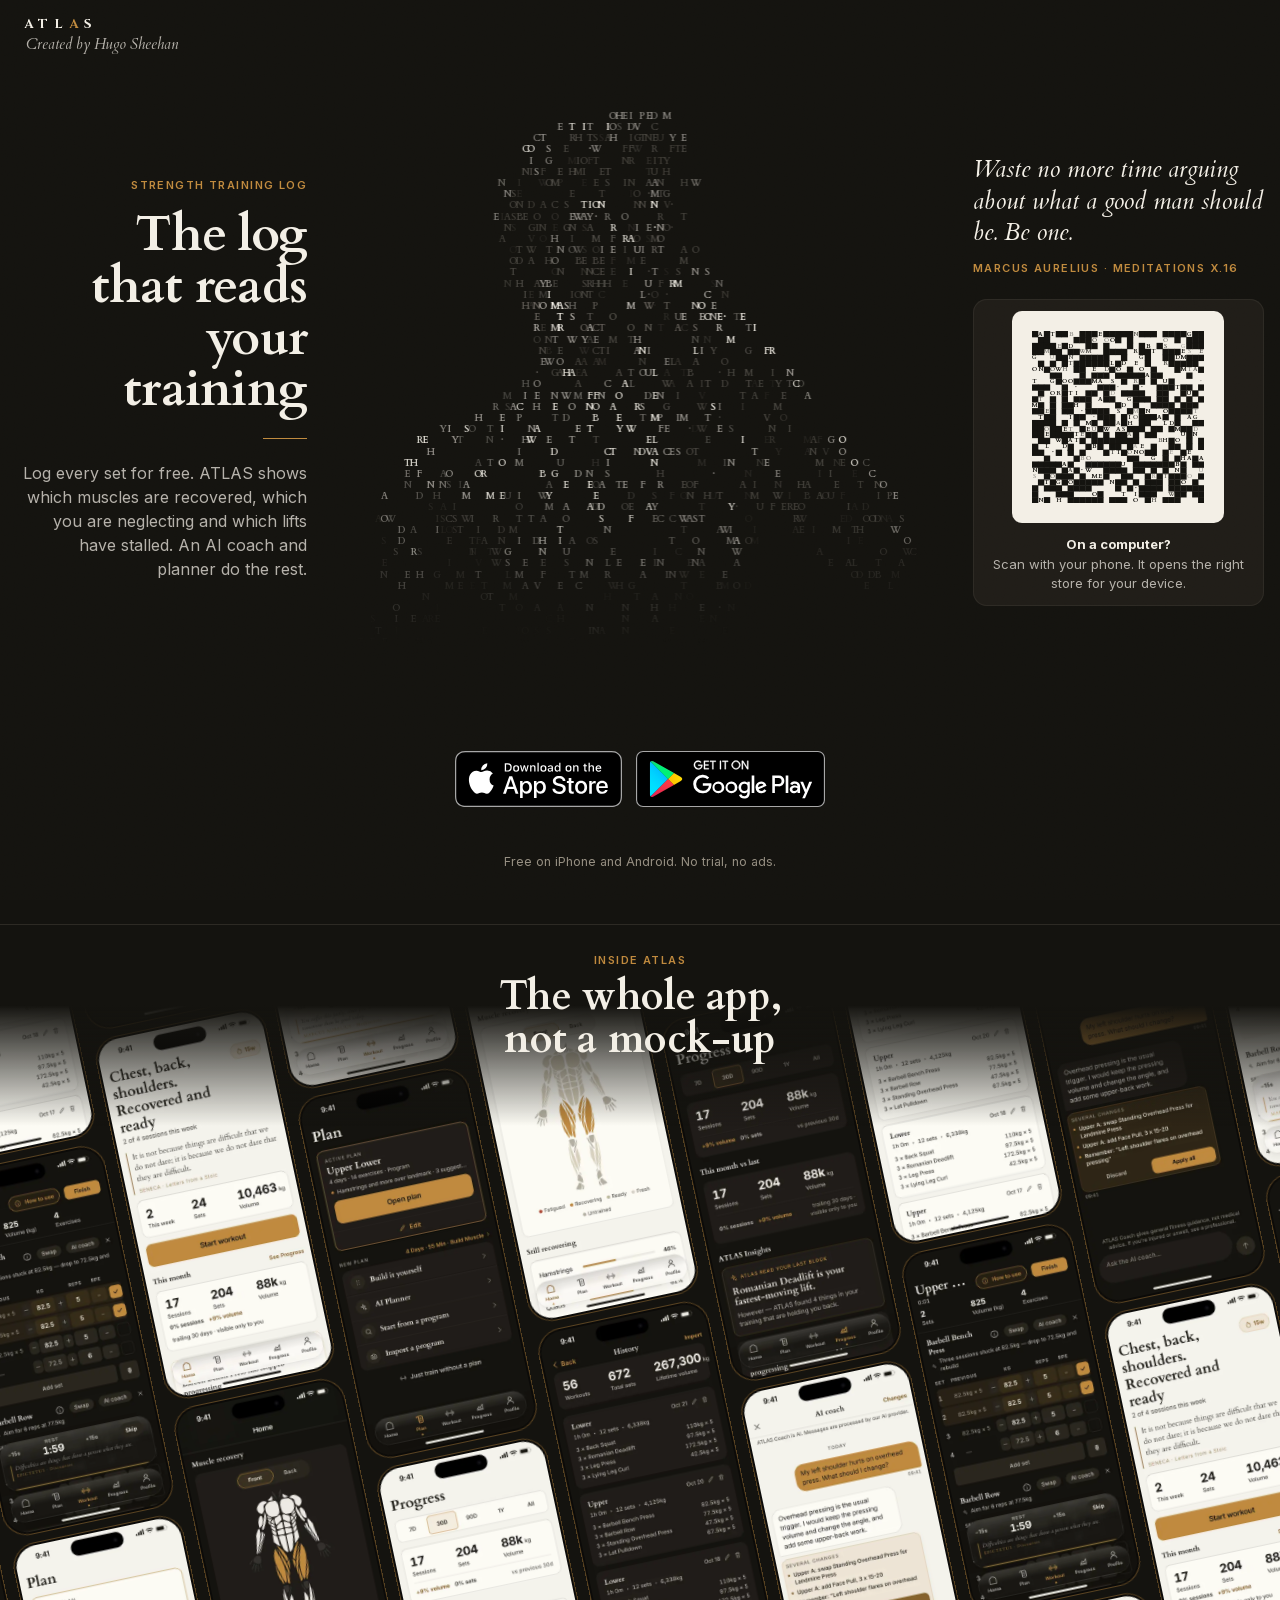
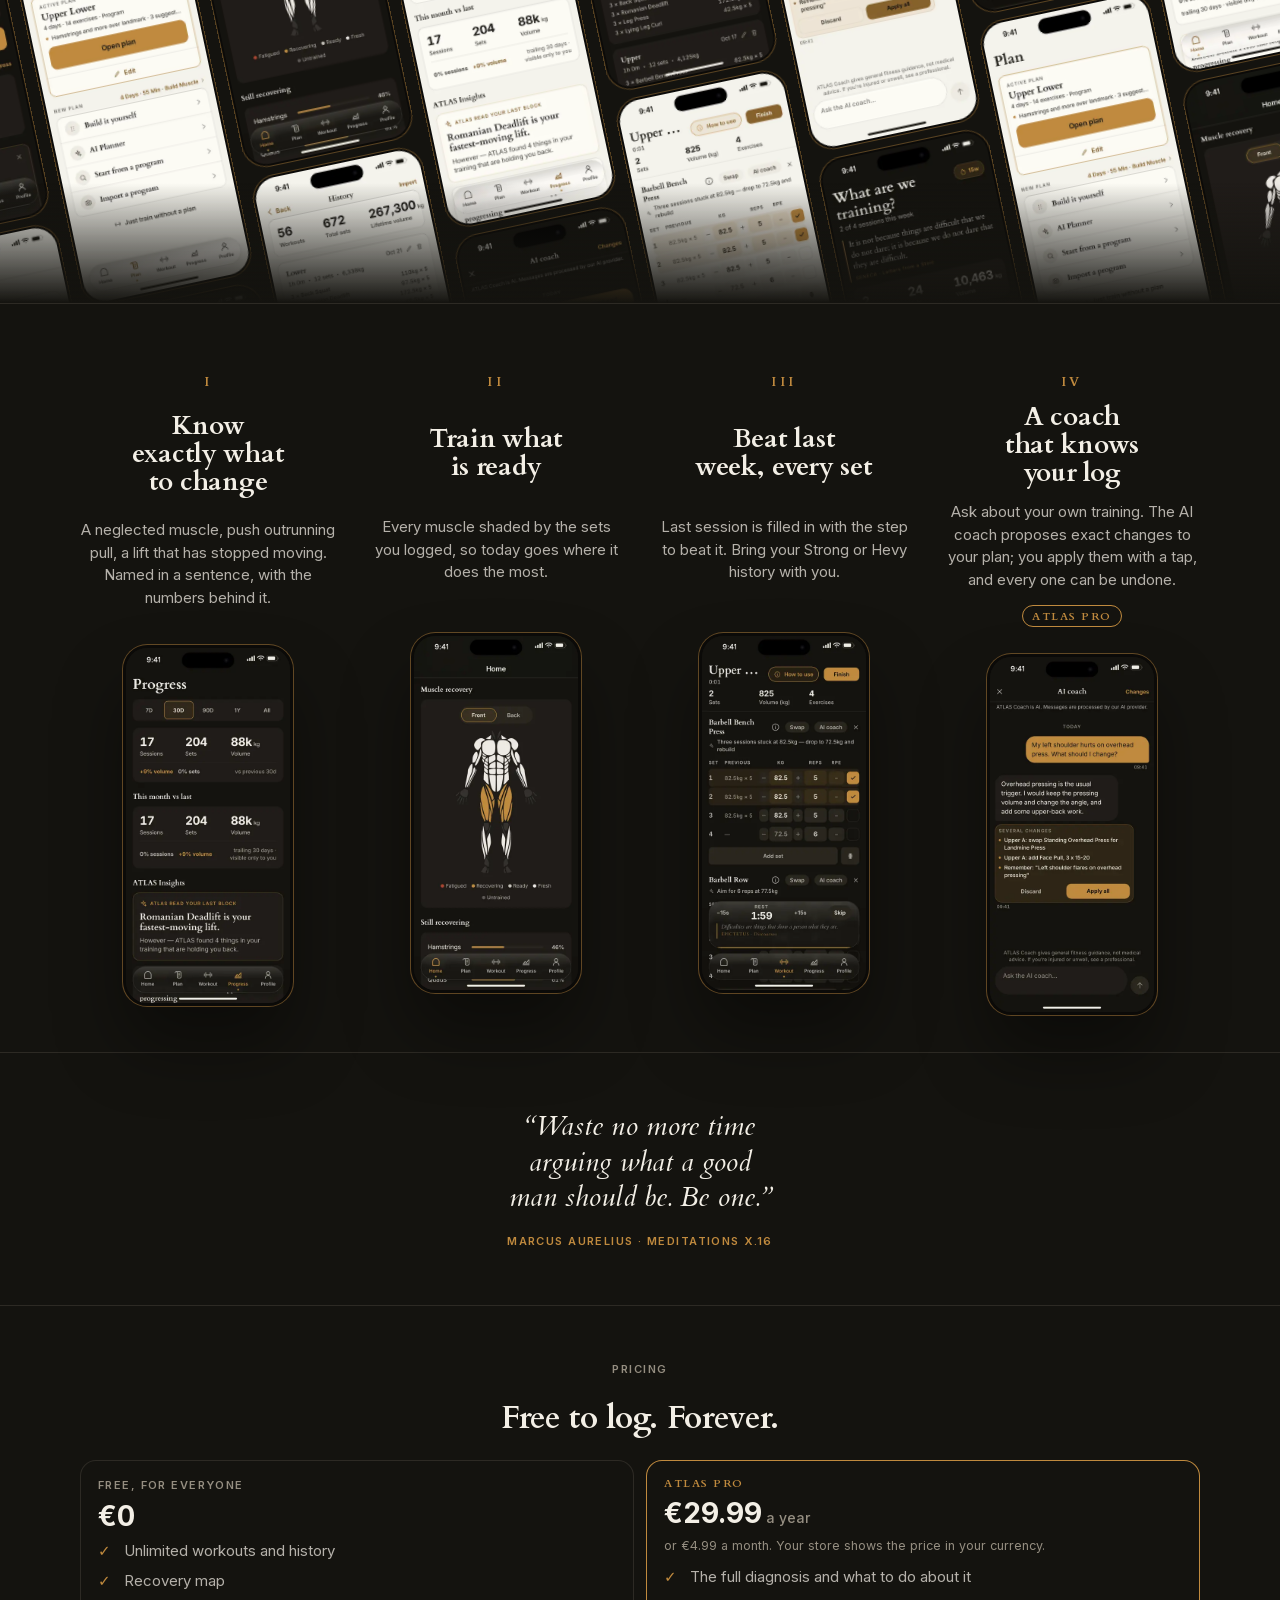
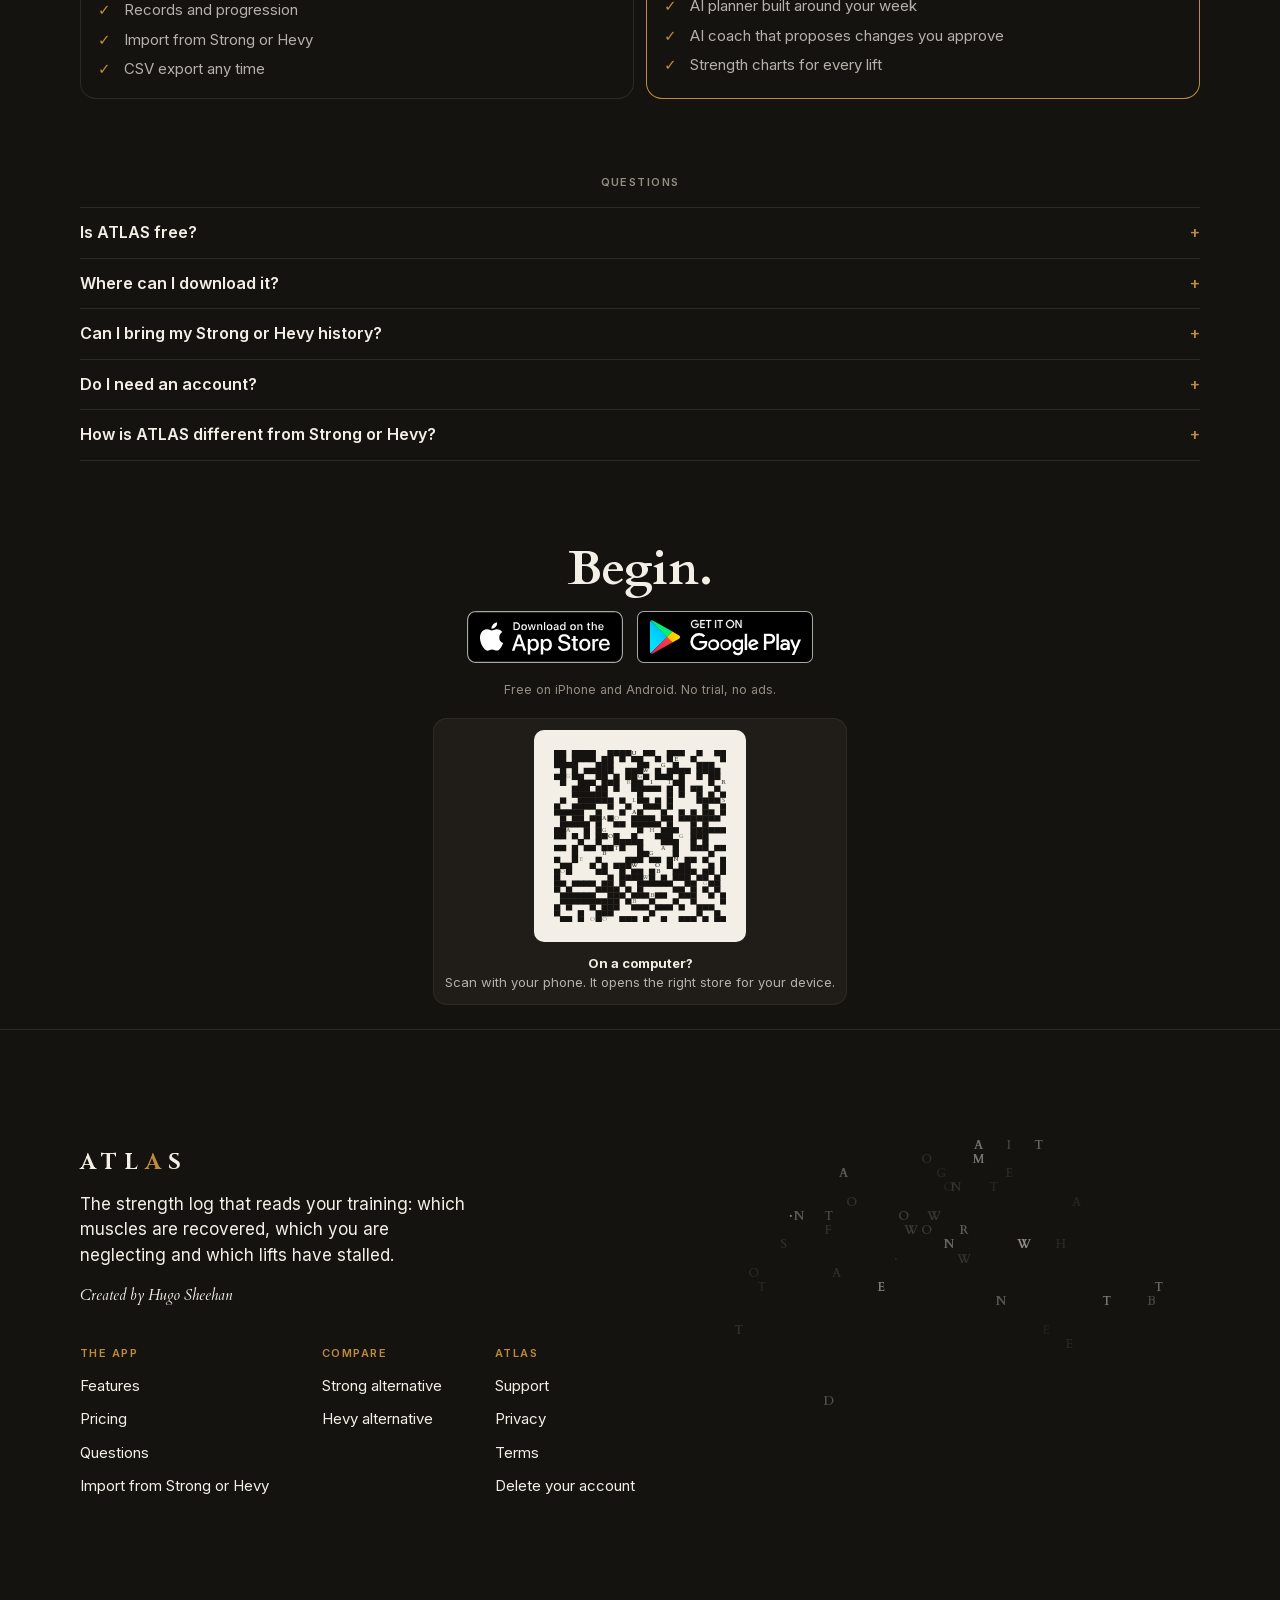
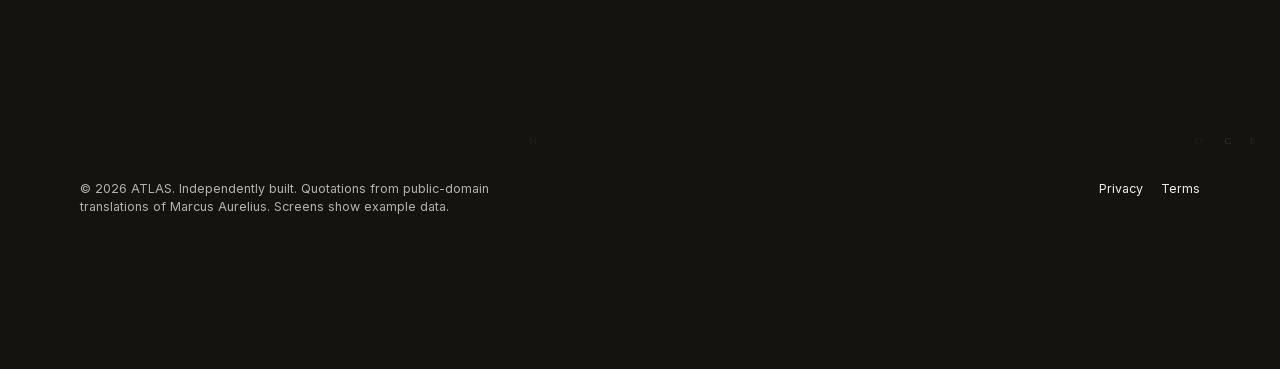
==== commit 3b4a8abf: "Version stamp on the stylesheet and scripts" ====
--- a/get/index.html
+++ b/get/index.html
@@ -22,11 +22,11 @@
 <meta name="twitter:card" content="summary_large_image">
 <link rel="preload" href="/assets/fonts/Cardo-700-normal.woff2" as="font" type="font/woff2" crossorigin>
 <link rel="preload" href="/assets/fonts/Inter-400-normal.woff2" as="font" type="font/woff2" crossorigin>
-<link rel="stylesheet" href="/assets/site.css">
+<link rel="stylesheet" href="/assets/site.css?v=a3e40115">
 </head>
 <body>
 <main class="g" style="min-height:100vh;display:grid;place-content:center;gap:14px;text-align:center"><span class="wm" style="font-size:20px">ATL<b>A</b>S</span><p class="lede" style="margin-inline:auto">Opening the store&hellip;</p><p><a href="/" style="color:var(--goldtx)">atlasfitness.xyz</a></p></main>
-<script src="/assets/stores.js"></script>
+<script src="/assets/stores.js?v=a3e40115"></script>
 <script>(function(){var S=window.STORES||{},ua=navigator.userAgent||'',and=/Android/i.test(ua),ios=/iPhone|iPad|iPod/i.test(ua)||(/Macintosh/i.test(ua)&&navigator.maxTouchPoints>1);
 location.replace(and&&S.android.url?S.android.url:ios&&S.ios.url?S.ios.url:'/')})();</script>
 </body>
